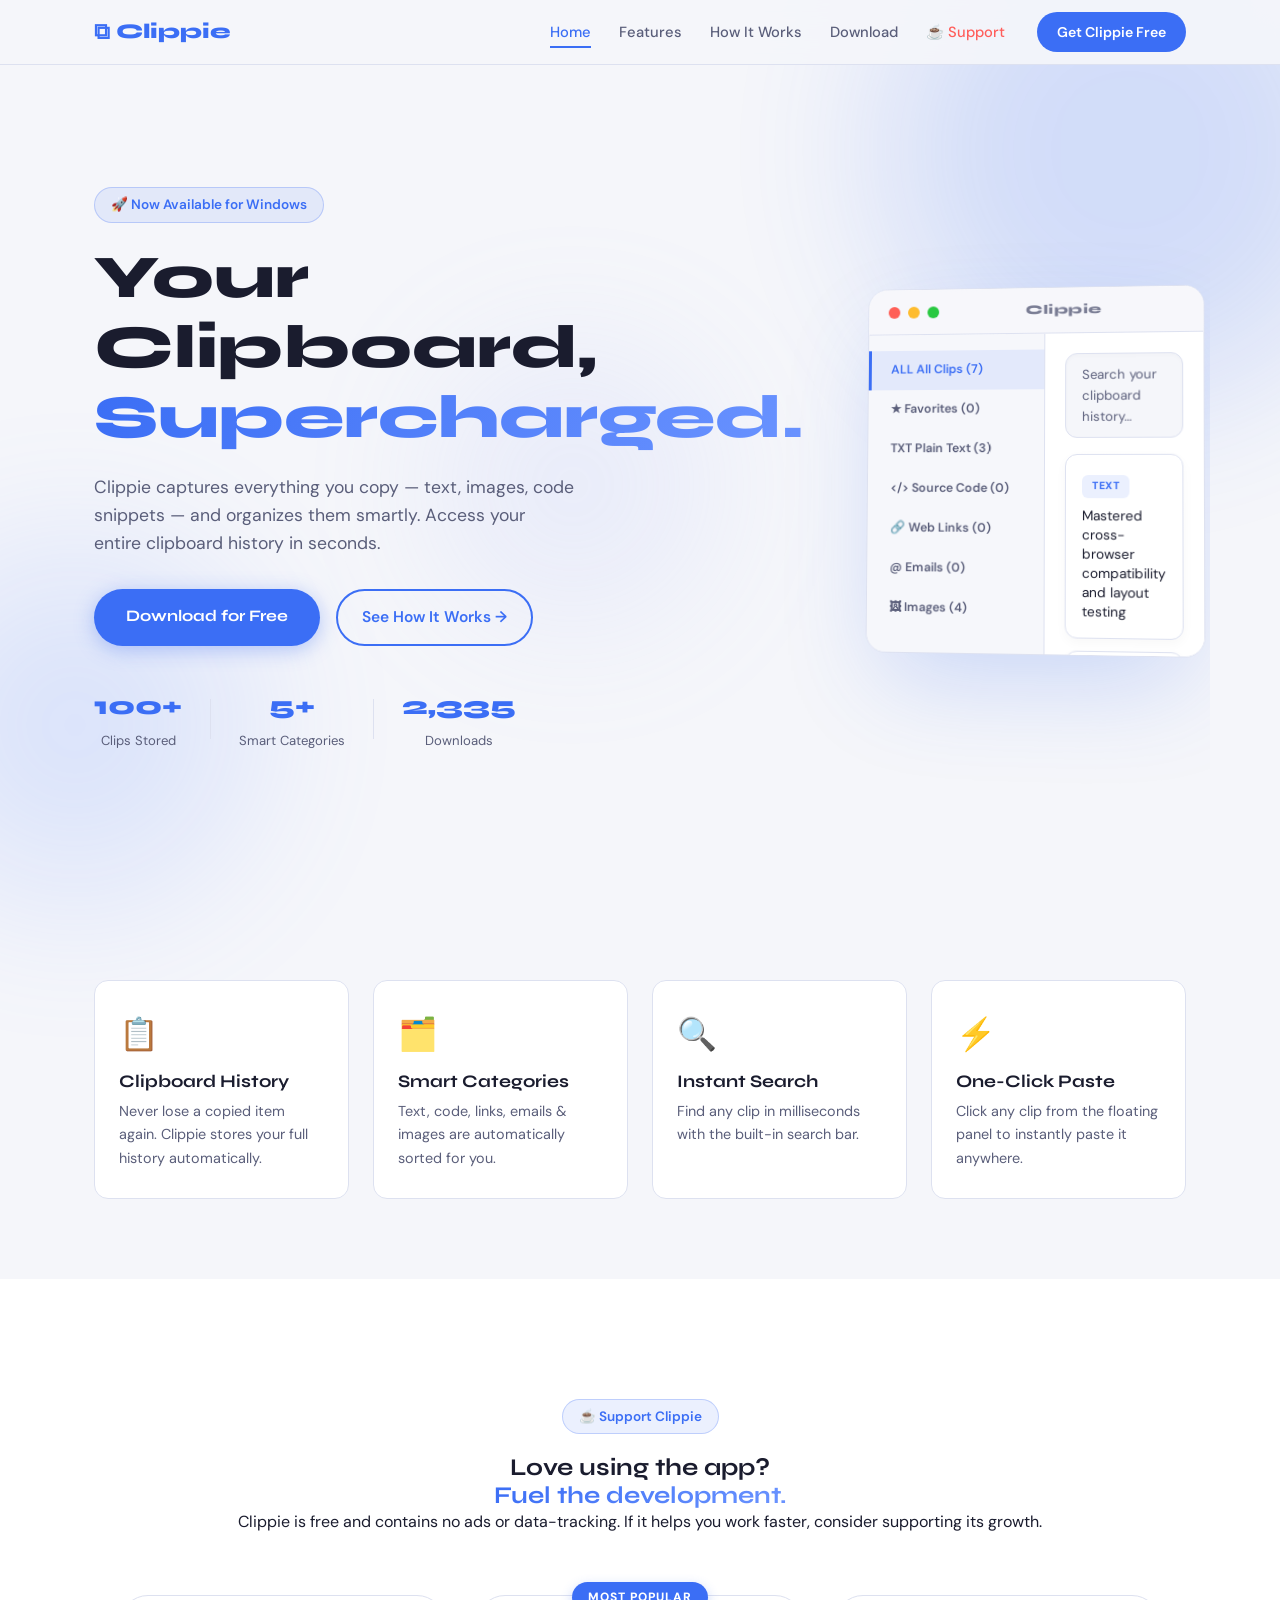
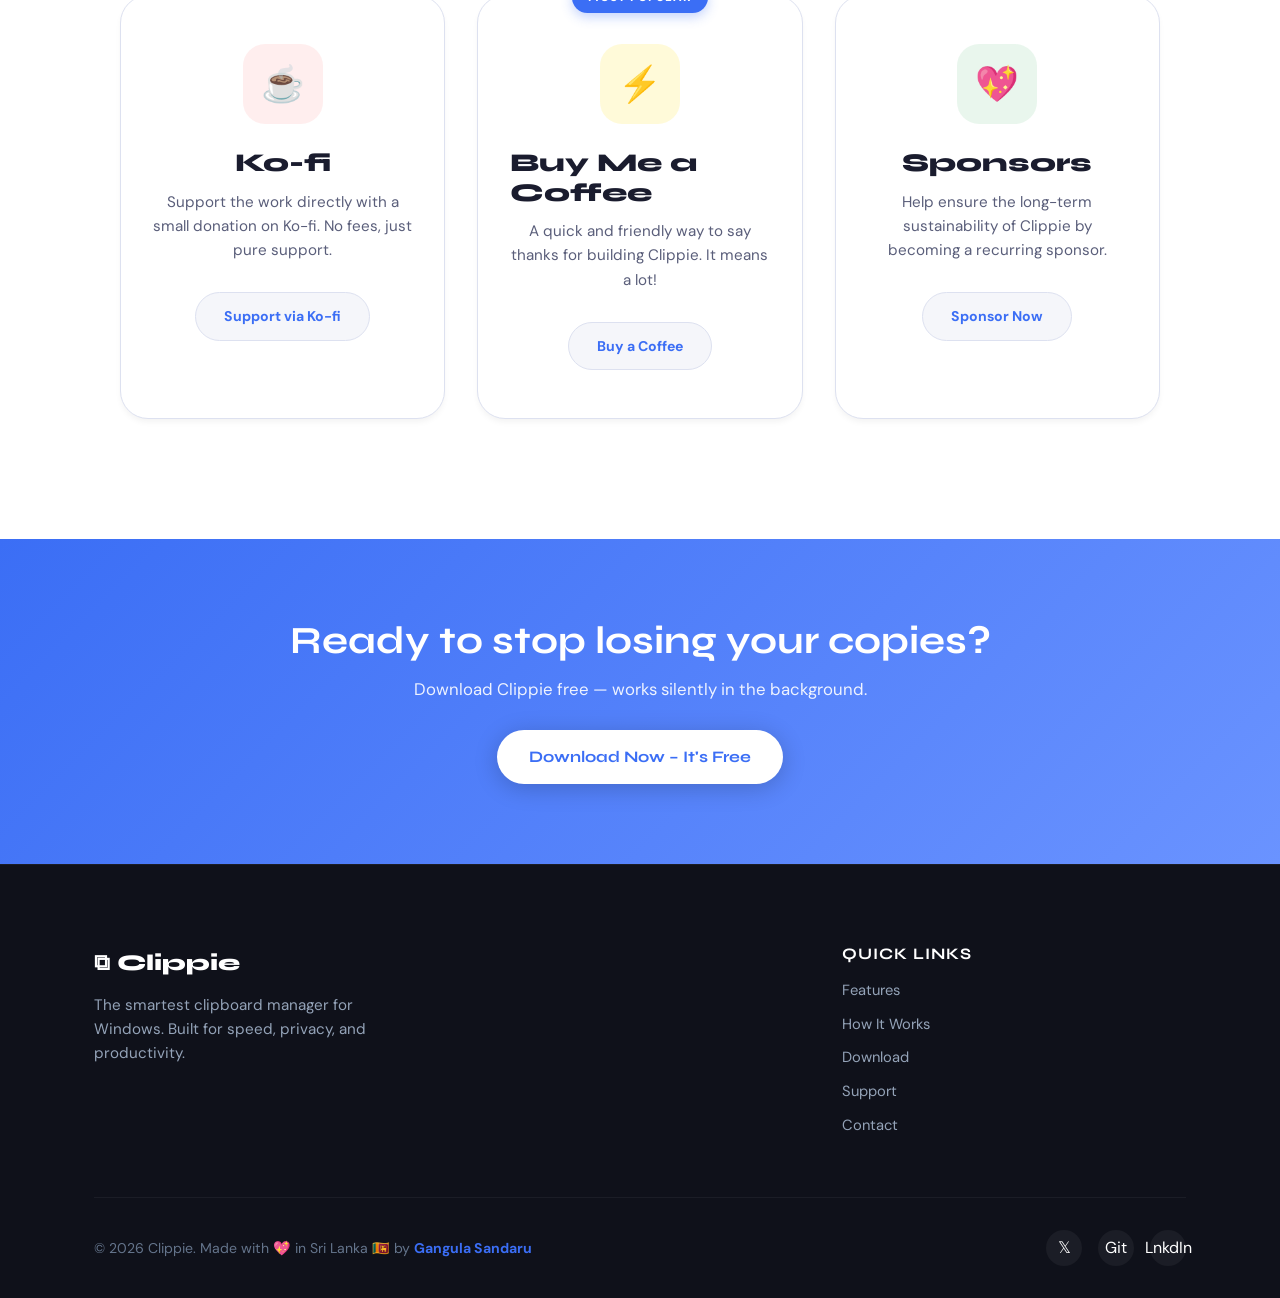
==== index.html @ f8f86e74 "modified the footer section" ====
<!DOCTYPE html>
<html lang="en">
<head>
  <meta charset="UTF-8" />
  <meta name="viewport" content="width=device-width, initial-scale=1.0"/>
  <meta name="description" content="Clippie – The smartest clipboard manager for Windows. Capture, organize, and search your clipboard history instantly. Free, fast, and local."/>
  <meta name="keywords" content="clipboard manager, windows clipboard, productivity tool, copy paste history, clippie"/>
  <meta name="author" content="Clippie Team"/>
  
  <!-- Open Graph / Facebook -->
  <meta property="og:type" content="website"/>
  <meta property="og:url" content="https://clippie.app/"/>
  <meta property="og:title" content="Clippie – Smart Clipboard Manager for Windows"/>
  <meta property="og:description" content="Capture everything you copy and organize it smartly. Access your entire clipboard history in seconds."/>
  <meta property="og:image" content="screenshots/og-image.png"/>

  <!-- Twitter -->
  <meta property="twitter:card" content="summary_large_image"/>
  <meta property="twitter:url" content="https://clippie.app/"/>
  <meta property="twitter:title" content="Clippie – Smart Clipboard Manager for Windows"/>
  <meta property="twitter:description" content="Capture everything you copy and organize it smartly. Access your entire clipboard history in seconds."/>
  <meta property="twitter:image" content="screenshots/og-image.png"/>

  <title>Clippie – Your Smart Clipboard, Supercharged.</title>
  
  <link rel="preconnect" href="https://fonts.googleapis.com">
  <link rel="preconnect" href="https://fonts.gstatic.com" crossorigin>
  <link rel="stylesheet" href="style.css" />
  <link href="https://fonts.googleapis.com/css2?family=Syne:wght@400;600;700;800&family=DM+Sans:wght@300;400;500&display=swap" rel="stylesheet"/>
  
  <link rel="icon" type="image/svg+xml" href="logo.svg" />
</head>
<body>

<nav class="navbar">
  <div class="nav-inner">
    <a href="index.html" class="logo">
      <span class="logo-icon">⧉</span> Clippie
    </a>
    <ul class="nav-links">
      <li><a href="index.html" class="active">Home</a></li>
      <li><a href="features.html">Features</a></li>
      <li><a href="how-it-works.html">How It Works</a></li>
      <li><a href="download.html">Download</a></li>
      <li><a href="support.html" class="nav-highlight">☕ Support</a></li>
    </ul>
    <a href="download.html" class="btn-nav">Get Clippie Free</a>
    <button class="burger" id="burger" aria-label="Toggle mobile menu" aria-expanded="false">&#9776;</button>
  </div>
  <div class="mobile-menu" id="mobileMenu">
    <a href="index.html">Home</a>
    <a href="features.html">Features</a>
    <a href="how-it-works.html">How It Works</a>
    <a href="download.html">Download</a>
    <a href="support.html">Support</a>
  </div>
</nav>

<section class="hero">
  <div class="hero-bg">
    <div class="orb orb1"></div>
    <div class="orb orb2"></div>
    <div class="orb orb3"></div>
  </div>
  <div class="hero-content fade-up">
    <div class="badge">🚀 Now Available for Windows</div>
    <h1>Your Clipboard,<br><span class="gradient-text">Supercharged.</span></h1>
    <p class="hero-sub">Clippie captures everything you copy — text, images, code snippets — and organizes them smartly. Access your entire clipboard history in seconds.</p>
    <div class="hero-cta">
      <a href="download.html" class="btn-primary">Download for Free</a>
      <a href="how-it-works.html" class="btn-ghost">See How It Works →</a>
    </div>
    <div class="hero-stats">
      <div class="stat"><strong>100+</strong><span>Clips Stored</span></div>
      <div class="stat-divider"></div>
      <div class="stat"><strong>5+</strong><span>Smart Categories</span></div>
      <div class="stat-divider"></div>
      <div class="stat"><strong id="indexDlCount">0</strong><span>Downloads</span></div>
    </div>
  </div>
  <div class="hero-visual fade-up-delay">
    <div class="app-mockup">
      <div class="mockup-bar">
        <span class="dot red"></span><span class="dot yellow"></span><span class="dot green"></span>
        <span class="mockup-title">Clippie</span>
      </div>
      <div class="mockup-body">
        <div class="mockup-sidebar">
          <div class="ms-item active">ALL  All Clips (7)</div>
          <div class="ms-item">★ Favorites (0)</div>
          <div class="ms-item">TXT  Plain Text (3)</div>
          <div class="ms-item">&lt;/&gt; Source Code (0)</div>
          <div class="ms-item">🔗 Web Links (0)</div>
          <div class="ms-item">@ Emails (0)</div>
          <div class="ms-item">🖼 Images (4)</div>
        </div>
        <div class="mockup-main">
          <div class="mockup-search">Search your clipboard history…</div>
          <div class="clip-card animate-in">
            <span class="clip-tag">TEXT</span>
            <p>Mastered cross-browser compatibility and layout testing</p>
          </div>
          <div class="clip-card animate-in delay1">
            <span class="clip-tag">TEXT</span>
            <p>npm install clipboard-manager</p>
          </div>
          <div class="clip-card animate-in delay2">
            <span class="clip-tag img-tag">IMAGE</span>
            <div class="clip-img-placeholder"></div>
          </div>
        </div>
      </div>
    </div>
  </div>
</section>

<section class="quick-features">
  <div class="container">
    <div class="qf-grid">
      <div class="qf-item fade-up">
        <div class="qf-icon" role="img" aria-label="Clipboard icon">📋</div>
        <h3>Clipboard History</h3>
        <p>Never lose a copied item again. Clippie stores your full history automatically.</p>
      </div>
      <div class="qf-item fade-up">
        <div class="qf-icon" role="img" aria-label="Folders icon">🗂️</div>
        <h3>Smart Categories</h3>
        <p>Text, code, links, emails & images are automatically sorted for you.</p>
      </div>
      <div class="qf-item fade-up">
        <div class="qf-icon" role="img" aria-label="Search icon">🔍</div>
        <h3>Instant Search</h3>
        <p>Find any clip in milliseconds with the built-in search bar.</p>
      </div>
      <div class="qf-item fade-up">
        <div class="qf-icon" role="img" aria-label="Bolt icon">⚡</div>
        <h3>One-Click Paste</h3>
        <p>Click any clip from the floating panel to instantly paste it anywhere.</p>
      </div>
    </div>
  </div>
</section>

<section id="support" class="support-section">
  <div class="container fade-up">
    <div class="support-header">
      <div class="badge">☕ Support Clippie</div>
      <h2>Love using the app? <br><span class="gradient-text">Fuel the development.</span></h2>
      <p>Clippie is free and contains no ads or data-tracking. If it helps you work faster, consider supporting its growth.</p>
    </div>

    <div class="donation-grid">
      <a href="https://ko-fi.com/yourusername" target="_blank" class="donation-card kofi">
        <div class="donation-icon-wrapper">☕</div>
        <h3>Ko-fi</h3>
        <p>Support the work directly with a small donation on Ko-fi. No fees, just pure support.</p>
        <span class="donation-btn">Support via Ko-fi</span>
      </a>

      <a href="https://buymeacoffee.com/yourusername" target="_blank" class="donation-card bmc">
        <div class="popular-tag">Most Popular</div>
        <div class="donation-icon-wrapper">⚡</div>
        <h3>Buy Me a Coffee</h3>
        <p>A quick and friendly way to say thanks for building Clippie. It means a lot!</p>
        <span class="donation-btn">Buy a Coffee</span>
      </a>

      <a href="https://github.com/sponsors/yourusername" target="_blank" class="donation-card github">
        <div class="donation-icon-wrapper">💖</div>
        <h3>Sponsors</h3>
        <p>Help ensure the long-term sustainability of Clippie by becoming a recurring sponsor.</p>
        <span class="donation-btn">Sponsor Now</span>
      </a>
    </div>
  </div>
</section>

<section class="cta-band">
  <div class="container">
    <h2>Ready to stop losing your copies?</h2>
    <p>Download Clippie free — works silently in the background.</p>
    <a href="download.html" class="btn-primary">Download Now – It's Free</a>
  </div>
</section>

<footer class="footer">
  <div class="container">
    <div class="footer-inner" style="grid-template-columns: 2fr 1fr;">
      <div class="footer-brand">
        <span class="logo">⧉ Clippie</span>
        <p>The smartest clipboard manager for Windows. Built for speed, privacy, and productivity.</p>
      </div>
      
      <div class="footer-links-col">
        <h4>Quick Links</h4>
        <nav class="footer-nav">
          <a href="features.html">Features</a>
          <a href="how-it-works.html">How It Works</a>
          <a href="download.html">Download</a>
          <a href="support.html">Support</a>
          <a href="contact.html">Contact</a>
        </nav>
      </div>
    </div>

    <div class="footer-bottom">
      <p class="footer-copy">© 2026 Clippie. Made with 💖 in Sri Lanka 🇱🇰 by <a href="creator.html" style="color: var(--blue); font-weight: 700;">Gangula Sandaru</a></p>
      <div class="social-links">
        <a href="#" class="social-link" aria-label="Twitter">𝕏</a>
        <a href="https://github.com/Gangula-Sandaru" class="social-link" aria-label="GitHub">Git</a>
        <a href="https://linkedin.com/in/gangula-sandaru" class="social-link" aria-label="LinkedIn">LnkdIn</a>
      </div>
    </div>
  </div>
</footer>

<script src="main.js"></script>
</body>
</html>
---- style.css ----
/* ========================
   CLIPPIE WEBSITE — style.css
   ======================== */

:root {
  --blue: #3b6ef5;
  --blue-light: #6a93ff;
  --blue-dark: #1a3eb5;
  --bg: #f5f6fa;
  --bg2: #eef0f7;
  --card: #ffffff;
  --text: #1a1c2e;
  --text2: #5a5e7a;
  --border: #dde1f0;
  --green: #22c55e;
  --radius: 14px;
  --radius-sm: 8px;
  --shadow: 0 4px 24px rgba(59,110,245,0.10);
  --shadow-lg: 0 8px 48px rgba(59,110,245,0.18);
  --transition: 0.3s cubic-bezier(.4,0,.2,1);
}

*, *::before, *::after { box-sizing: border-box; margin: 0; padding: 0; }

html { scroll-behavior: smooth; }

body {
  font-family: 'DM Sans', sans-serif;
  background: var(--bg);
  color: var(--text);
  font-size: 16px;
  line-height: 1.6;
  overflow-x: hidden;
}

h1,h2,h3,h4 { font-family: 'Syne', sans-serif; line-height: 1.15; }

a { color: inherit; text-decoration: none; }

img { max-width: 100%; }

.container { max-width: 1140px; margin: 0 auto; padding: 0 24px; }

/* ======================== NAVBAR ======================== */
.navbar {
  position: fixed; top: 0; left: 0; right: 0; z-index: 999;
  background: rgba(245,246,250,0.92);
  backdrop-filter: blur(12px);
  border-bottom: 1px solid var(--border);
  transition: var(--transition);
}
.nav-inner {
  display: flex; align-items: center; gap: 32px;
  max-width: 1140px; margin: 0 auto; padding: 0 24px; height: 64px;
}
.logo {
  font-family: 'Syne', sans-serif;
  font-size: 1.3rem; font-weight: 800;
  color: var(--blue);
  display: flex; align-items: center; gap: 6px;
}
.logo-icon { font-size: 1.4rem; }
.nav-links {
  display: flex; list-style: none; gap: 28px; margin-left: auto;
}
.nav-links a {
  font-size: 0.92rem; font-weight: 500; color: var(--text2);
  transition: color var(--transition); padding: 4px 0; position: relative;
}
.nav-links a::after {
  content: ''; position: absolute; bottom: -2px; left: 0; right: 0;
  height: 2px; background: var(--blue);
  transform: scaleX(0); transform-origin: left;
  transition: transform var(--transition);
}
.nav-links a:hover, .nav-links a.active { color: var(--blue); }
.nav-links a:hover::after, .nav-links a.active::after { transform: scaleX(1); }

.btn-nav {
  background: var(--blue); color: #fff;
  padding: 9px 20px; border-radius: 50px;
  font-size: 0.88rem; font-weight: 600;
  transition: background var(--transition), transform var(--transition);
  white-space: nowrap;
}
.btn-nav:hover { background: var(--blue-dark); transform: translateY(-1px); }

.burger {
  display: none; background: none; border: none;
  font-size: 1.4rem; cursor: pointer; color: var(--text);
  margin-left: auto;
}
.mobile-menu {
  display: none; flex-direction: column;
  padding: 12px 24px 20px;
  background: var(--card); border-top: 1px solid var(--border);
}
.mobile-menu a {
  padding: 12px 0; font-weight: 500; border-bottom: 1px solid var(--border);
  color: var(--text2);
}
.mobile-menu a:last-child { border-bottom: none; }
.mobile-menu.open { display: flex; }

/* ======================== BUTTONS ======================== */
.btn-primary {
  display: inline-block;
  background: var(--blue); color: #fff;
  padding: 14px 32px; border-radius: 50px;
  font-family: 'Syne', sans-serif; font-weight: 700; font-size: 1rem;
  transition: all var(--transition);
  box-shadow: 0 4px 20px rgba(59,110,245,0.35);
}
.btn-primary:hover { background: var(--blue-dark); transform: translateY(-2px); box-shadow: 0 8px 32px rgba(59,110,245,0.45); }
.btn-primary.full-width { width: 100%; text-align: center; }

.btn-ghost {
  display: inline-block;
  color: var(--blue); font-weight: 600; font-size: 0.97rem;
  padding: 14px 24px;
  border: 2px solid var(--blue);
  border-radius: 50px;
  transition: all var(--transition);
}
.btn-ghost:hover { background: var(--blue); color: #fff; }

.gradient-text {
  background: linear-gradient(120deg, var(--blue), var(--blue-light));
  -webkit-background-clip: text;
  -webkit-text-fill-color: transparent;
  background-clip: text;
}

/* ======================== HERO ======================== */
.hero {
  min-height: 100vh;
  display: flex; align-items: center;
  padding: 100px 24px 60px;
  max-width: 1140px; margin: 0 auto;
  gap: 60px; position: relative;
  overflow: hidden;
}
.hero-bg { position: fixed; inset: 0; pointer-events: none; z-index: 0; }
.orb {
  position: absolute; border-radius: 50%; filter: blur(80px); opacity: 0.18;
  animation: float 8s ease-in-out infinite;
}
.orb1 { width: 500px; height: 500px; background: var(--blue); top: -100px; right: -100px; }
.orb2 { width: 350px; height: 350px; background: var(--blue-light); bottom: 0; left: -100px; animation-delay: -3s; }
.orb3 { width: 250px; height: 250px; background: #a5b4fc; top: 40%; left: 35%; animation-delay: -5s; }
@keyframes float { 0%,100%{transform:translateY(0)} 50%{transform:translateY(-30px)} }

.hero-content { flex: 1; position: relative; z-index: 1; }
.badge {
  display: inline-block;
  background: rgba(59,110,245,0.1); color: var(--blue);
  border: 1px solid rgba(59,110,245,0.25);
  padding: 6px 16px; border-radius: 50px;
  font-size: 0.85rem; font-weight: 600; margin-bottom: 20px;
}
.hero h1 { font-size: clamp(2.4rem, 5vw, 3.8rem); font-weight: 800; margin-bottom: 20px; }
.hero-sub { font-size: 1.1rem; color: var(--text2); max-width: 480px; margin-bottom: 32px; }
.hero-cta { display: flex; gap: 16px; flex-wrap: wrap; margin-bottom: 40px; }
.hero-stats { display: flex; gap: 0; align-items: center; }
.stat { text-align: center; padding: 0 28px; }
.stat:first-child { padding-left: 0; }
.stat strong { display: block; font-family: 'Syne', sans-serif; font-size: 1.6rem; font-weight: 800; color: var(--blue); }
.stat span { font-size: 0.82rem; color: var(--text2); }
.stat-divider { width: 1px; height: 40px; background: var(--border); }

/* APP MOCKUP */
.hero-visual { flex: 1.1; position: relative; z-index: 1; }
/* APP MOCKUP */
.hero-visual { flex: 1.1; position: relative; z-index: 1; }
.app-mockup {
  background: var(--card);
  border-radius: 20px;
  box-shadow: 0 40px 100px -20px rgba(59,110,245,0.25);
  overflow: hidden; border: 1px solid var(--border);
  transform: perspective(1000px) rotateY(-5deg) rotateX(2deg);
  transition: transform 0.8s cubic-bezier(0.16, 1, 0.3, 1);
}
.app-mockup:hover { transform: perspective(1000px) rotateY(0deg) rotateX(0deg); }

.mockup-bar {
  background: rgba(245,246,250,0.8);
  backdrop-filter: blur(8px);
  padding: 12px 20px;
  display: flex; align-items: center; gap: 8px;
  border-bottom: 1px solid var(--border);
}
.dot { width: 12px; height: 12px; border-radius: 50%; }
.red{background:#ff5f57;} .yellow{background:#febc2e;} .green{background:#28c840;}
.mockup-title { margin-left: auto; margin-right: auto; font-family:'Syne',sans-serif; font-weight:800; font-size:.82rem; color:var(--text2); letter-spacing: 0.5px; opacity: 0.8; }
.mockup-body { display:flex; height: 320px; }
.mockup-sidebar { background: rgba(238,240,247,0.5); width:180px; padding:16px 0; border-right:1px solid var(--border); flex-shrink:0; }
.ms-item { padding:10px 20px; font-size:.78rem; font-weight:600; color:var(--text2); cursor:pointer; transition:all var(--transition); border-left: 3px solid transparent; }
.ms-item:hover:not(.active) { background:rgba(59,110,245,0.05); color: var(--blue); }
.ms-item.active { background:rgba(59,110,245,0.1); color:var(--blue); border-left-color: var(--blue); }
.mockup-main { padding:20px; flex:1; background: #fff; }
.mockup-search { background:var(--bg); border-radius:12px; padding:10px 16px; font-size:.82rem; color:var(--text2); margin-bottom:16px; border:1px solid var(--border); box-shadow: inset 0 2px 4px rgba(0,0,0,0.02); }
.clip-card {
  background: #fff; border-radius:12px; padding:16px; margin-bottom:12px;
  border:1px solid var(--border); box-shadow: 0 4px 12px rgba(0,0,0,0.03);
  transition: transform 0.3s ease;
}
.clip-card:hover { transform: scale(1.02); border-color: var(--blue-light); }
.clip-tag {
  display:inline-block; font-size:.65rem; font-weight:800; padding:3px 10px; border-radius:6px;
  background:rgba(59,110,245,0.1); color:var(--blue); margin-bottom:8px; text-transform: uppercase; letter-spacing: 0.5px;
}
.img-tag { background:rgba(239,154,0,0.1); color:#b45309; }
.clip-card p { font-size:.85rem; color:var(--text); line-height: 1.4; }
.clip-img-placeholder { height:60px; background:linear-gradient(135deg,#e0e7ff,#c7d2fe); border-radius:8px; }

/* ANIMATION CLASSES */
.fade-up { opacity:0; transform:translateY(30px); transition:opacity 0.6s ease, transform 0.6s ease; }
.fade-up.visible { opacity:1; transform:translateY(0); }
.fade-up-delay { opacity:0; transform:translateY(30px); animation:fadeUp 0.8s ease 0.3s forwards; }
.animate-in { animation:slideIn 0.5s ease forwards; }
.delay1 { animation-delay:.15s; }
.delay2 { animation-delay:.3s; }
@keyframes fadeUp { to{opacity:1;transform:translateY(0)} }
@keyframes slideIn { from{opacity:0;transform:translateX(-12px)} to{opacity:1;transform:translateX(0)} }

/* ======================== QUICK FEATURES ======================== */
.quick-features { padding:80px 0; }
.qf-grid { display:grid; grid-template-columns:repeat(auto-fit,minmax(230px,1fr)); gap:24px; }
.qf-item {
  background:var(--card); border-radius:var(--radius); padding:28px 24px;
  border:1px solid var(--border); transition:transform var(--transition), box-shadow var(--transition);
}
.qf-item:hover { transform:translateY(-4px); box-shadow:var(--shadow-lg); }
.qf-icon { font-size:2rem; margin-bottom:12px; }
.qf-item h3 { font-size:1.1rem; margin-bottom:8px; }
.qf-item p { font-size:.9rem; color:var(--text2); }

/* ======================== CTA BAND ======================== */
.cta-band {
  background: linear-gradient(135deg, var(--blue), var(--blue-light));
  padding: 80px 0; text-align: center; color: #fff;
}
.cta-band h2 { font-size:clamp(1.6rem,3vw,2.4rem); margin-bottom:12px; }
.cta-band p { font-size:1.05rem; margin-bottom:28px; opacity:.9; }
.cta-band .btn-primary { background:#fff; color:var(--blue); box-shadow:0 4px 24px rgba(0,0,0,0.2); }
.cta-band .btn-primary:hover { background:#eef; }

/* ======================== FOOTER ======================== */
.footer { 
  background: #0f111a; 
  color: #94a3b8; 
  padding: 80px 0 32px; 
  border-top: 1px solid rgba(255,255,255,0.05);
}
.footer-inner { 
  display: grid; 
  grid-template-columns: 1.5fr 1fr 1fr; 
  gap: 60px; 
  margin-bottom: 60px; 
}
.footer-brand .logo { color:#fff; font-size:1.4rem; margin-bottom: 12px; }
.footer-brand p { font-size:.95rem; line-height: 1.6; max-width: 280px; }

.footer-creator {
  display: flex;
  flex-direction: column;
  gap: 16px;
}
.footer-creator h4 { color: #fff; font-size: 1rem; text-transform: uppercase; letter-spacing: 1px; }
.creator-box {
  display: flex;
  align-items: center;
  gap: 14px;
}
.creator-avatar {
  width: 48px;
  height: 48px;
  border-radius: 12px;
  background: linear-gradient(135deg, var(--blue), var(--blue-light));
  display: flex;
  align-items: center;
  justify-content: center;
  color: #fff;
  font-weight: 800;
  font-size: 1.2rem;
  box-shadow: 0 4px 12px rgba(59,110,245,0.2);
}
.creator-details span { display: block; font-size: 0.82rem; color: #64748b; margin-bottom: 2px; }
.creator-details a { color: #fff; font-weight: 700; font-size: 1rem; transition: color 0.3s; }
.creator-details a:hover { color: var(--blue-light); }

.footer-links-col {
  display: flex;
  flex-direction: column;
  gap: 16px;
}
.footer-links-col h4 { color: #fff; font-size: 1rem; text-transform: uppercase; letter-spacing: 1px; }
.footer-nav { display: flex; flex-direction: column; gap: 10px; }
.footer-nav a { font-size:.92rem; color:#94a3b8; transition:color var(--transition); }
.footer-nav a:hover { color:#fff; }

.footer-bottom {
  padding-top: 32px;
  border-top: 1px solid rgba(255,255,255,0.05);
  display: flex;
  justify-content: space-between;
  align-items: center;
  flex-wrap: wrap;
  gap: 20px;
}
.footer-copy { font-size:.88rem; color:#64748b; }
.social-links { display: flex; gap: 16px; }
.social-link {
  width: 36px;
  height: 36px;
  border-radius: 50%;
  background: rgba(255,255,255,0.05);
  display: flex;
  align-items: center;
  justify-content: center;
  color: #fff;
  transition: all 0.3s;
  font-size: 1rem;
}
.social-link:hover {
  background: var(--blue);
  transform: translateY(-3px);
  box-shadow: 0 4px 12px rgba(59,110,245,0.3);
}

@media(max-width: 900px) {
  .footer-inner { grid-template-columns: 1fr 1fr; }
  .footer-brand { grid-column: span 2; }
}
@media(max-width: 600px) {
  .footer-inner { grid-template-columns: 1fr; }
  .footer-brand { grid-column: span 1; }
  .footer-bottom { flex-direction: column; text-align: center; }
}

/* ======================== PAGE HERO ======================== */
.page-hero {
  padding: 140px 0 80px;
  text-align: center; position: relative; overflow: hidden;
}
.page-hero .orb1 { top:-80px; right:-80px; opacity:.12; }
.page-hero .orb2 { bottom:-40px; left:-80px; opacity:.10; }
.page-label {
  font-size:.85rem; font-weight:700; text-transform:uppercase; letter-spacing:2px;
  color:var(--blue); margin-bottom:16px;
}
.page-hero h1 { font-size:clamp(2rem,4vw,3.2rem); font-weight:800; margin-bottom:16px; }
.page-sub { font-size:1.05rem; color:var(--text2); max-width:560px; margin:0 auto; }

/* ======================== FEATURES PAGE ======================== */
.features-section { padding:80px 0; }
.feature-row {
  display:flex; gap:60px; align-items:center; margin-bottom:100px;
}
.feature-row.reverse { flex-direction:row-reverse; }
.feature-text { flex:1; }
.feat-number { font-family:'Syne',sans-serif; font-size:3.5rem; font-weight:800; color:rgba(59,110,245,0.12); line-height:1; margin-bottom:8px; }
.feature-text h2 { font-size:clamp(1.5rem,2.5vw,2rem); margin-bottom:12px; }
.feature-text p { color:var(--text2); margin-bottom:20px; font-size:.97rem; }
.feat-list { list-style:none; display:flex; flex-direction:column; gap:8px; }
.feat-list li { font-size:.92rem; color:var(--text2); }
.feature-img-box { flex:1; }
.feat-screenshot { border-radius:var(--radius); box-shadow:var(--shadow-lg); border:1px solid var(--border); }
.feat-placeholder { flex-direction:column; gap:10px; }

/* Categories Visual */
.categories-visual { display:flex; flex-wrap:wrap; gap:10px; padding:30px; background:var(--card); border-radius:var(--radius); border:1px solid var(--border); }
.cat-pill {
  padding:8px 16px; border-radius:50px; background:var(--bg2); font-size:.82rem; font-weight:600;
  color:var(--text2); border:1.5px solid var(--border); transition:all var(--transition); cursor:pointer;
}
.cat-pill.active { background:var(--blue); color:#fff; border-color:var(--blue); }
.cat-pill:hover:not(.active) { border-color:var(--blue); color:var(--blue); }

/* Floating Demo */
.floating-demo { padding:40px; background:var(--card); border-radius:var(--radius); border:1px solid var(--border); display:flex; align-items:center; gap:16px; }
.floating-btn-demo {
  width:64px; height:64px; background:rgba(59,110,245,0.18); border-radius:50%;
  display:flex; align-items:center; justify-content:center; font-size:1.5rem; color:var(--blue);
  flex-shrink:0; cursor:pointer; transition:transform var(--transition);
  animation:pulse 2s ease-in-out infinite;
}
.floating-btn-demo:hover { transform:scale(1.1); }
@keyframes pulse { 0%,100%{box-shadow:0 0 0 0 rgba(59,110,245,0.3)} 50%{box-shadow:0 0 0 12px rgba(59,110,245,0)} }
.floating-panel-demo { flex:1; background:var(--bg2); border-radius:var(--radius-sm); padding:12px; border:1px solid var(--border); }
.fp-item { padding:8px 12px; font-size:.82rem; border-bottom:1px solid var(--border); color:var(--text2); cursor:pointer; transition:background var(--transition); }
.fp-item:last-child { border-bottom:none; }
.fp-item:hover { background:var(--card); color:var(--blue); }

/* Themes Visual */
.themes-visual { display:flex; flex-direction:column; gap:12px; }
.theme-card {
  border-radius:var(--radius); padding:18px 20px; border:2px solid var(--border);
  transition:all var(--transition); cursor:pointer;
}
.theme-card:hover { border-color:var(--blue); }
.theme-card span { font-size:.85rem; font-weight:700; display:block; margin-bottom:10px; }
.theme-bar { height:8px; border-radius:4px; background:currentColor; opacity:.3; margin-bottom:6px; }
.theme-bar.short { width:60%; }
.dark-oled { background:#0a0a0a; color:#e0e0e0; border-color:#333; }
.tokyo { background:#1a1b26; color:#a9b1d6; border-color:#2d2f46; }
.light { background:#f5f6fa; color:#1a1c2e; }
.selected-theme { border-color:var(--blue) !important; box-shadow:0 0 0 3px rgba(59,110,245,0.15); }

/* Favourites Demo */
.fav-demo { display:flex; flex-direction:column; gap:10px; padding:24px; background:var(--card); border-radius:var(--radius); border:1px solid var(--border); }
.fav-clip { display:flex; align-items:center; gap:10px; padding:12px 14px; background:var(--bg2); border-radius:10px; border:1px solid var(--border); }
.fav-clip.muted { opacity:.5; }
.fav-clip p { flex:1; font-size:.82rem; color:var(--text); margin:0; }
.star-icon { font-size:1.1rem; color:#ccc; cursor:pointer; flex-shrink:0; }
.star-icon.filled { color:#f59e0b; }

/* ======================== HOW IT WORKS PAGE ======================== */
.steps-section { padding:80px 0; }
.steps-timeline { display:flex; flex-direction:column; gap:0; position:relative; }
.steps-timeline::before {
  content:''; position:absolute; left:35px; top:0; bottom:0; width:2px;
  background:linear-gradient(to bottom,var(--blue),transparent);
}
.step-item { display:flex; gap:40px; margin-bottom:64px; position:relative; }
.step-number {
  width:70px; height:70px; border-radius:50%;
  background:var(--blue); color:#fff;
  display:flex; align-items:center; justify-content:center;
  font-family:'Syne',sans-serif; font-size:1.4rem; font-weight:800;
  flex-shrink:0; box-shadow:0 4px 20px rgba(59,110,245,0.4);
  position:relative; z-index:1;
}
.step-content { flex:1; padding-top:12px; }
.step-content h3 { font-size:1.3rem; margin-bottom:8px; }
.step-content p { color:var(--text2); font-size:.95rem; margin-bottom:20px; }
kbd {
  display:inline-block; padding:2px 8px; background:var(--bg2); border:1px solid var(--border);
  border-radius:5px; font-size:.85rem; font-family:monospace; box-shadow:0 2px 0 var(--border);
}

/* Step visuals */
.step-visual {
  display:flex; align-items:center; gap:16px;
  padding:20px 24px; background:var(--card);
  border-radius:var(--radius); border:1px solid var(--border); flex-wrap:wrap;
}
.install-icon,.tray-icon { font-size:2rem; }
.install-arrow,.copy-arrow,.float-arrow,.paste-arrow { font-size:1.2rem; color:var(--blue); font-weight:700; }
.saved-badge { background:rgba(34,197,94,0.15); color:#16a34a; padding:6px 14px; border-radius:50px; font-weight:600; font-size:.88rem; }
.key-combo { display:flex; gap:6px; align-items:center; }
.float-btn-anim {
  width:48px; height:48px; border-radius:50%; background:rgba(59,110,245,0.15);
  display:flex; align-items:center; justify-content:center; font-size:1.2rem; color:var(--blue);
  animation:pulse 2s ease-in-out infinite;
}
.panel-preview { background:var(--bg2); border-radius:8px; padding:8px; border:1px solid var(--border); }
.pp-item { padding:6px 10px; font-size:.78rem; color:var(--text2); border-bottom:1px solid var(--border); }
.pp-item:last-child { border-bottom:none; }
.mouse-click { font-size:1.1rem; font-weight:600; color:var(--blue); }
.pasted-text { background:rgba(59,110,245,0.1); color:var(--blue); padding:8px 16px; border-radius:50px; font-weight:600; font-size:.88rem; }
.dash-mini { display:flex; border-radius:10px; overflow:hidden; border:1px solid var(--border); }
.dm-sidebar { background:var(--bg2); padding:8px; display:flex; flex-direction:column; gap:6px; }
.dm-item { padding:6px 10px; border-radius:6px; font-size:.75rem; font-weight:600; color:var(--text2); }
.dm-item.a { background:var(--blue); color:#fff; }
.dm-main { padding:10px; flex:1; }
.dm-search { background:var(--bg2); border-radius:6px; padding:5px 10px; font-size:.75rem; color:var(--text2); margin-bottom:8px; }
.dm-clip { background:var(--bg2); border-radius:6px; padding:7px 10px; font-size:.75rem; color:var(--text2); margin-bottom:6px; }

/* FAQ */
.faq-section { padding:80px 0; background:var(--bg2); }
.section-title { font-size:clamp(1.5rem,3vw,2.2rem); text-align:center; margin-bottom:48px; }
.faq-list { max-width:720px; margin:0 auto; display:flex; flex-direction:column; gap:12px; }
.faq-item { background:var(--card); border-radius:var(--radius); border:1px solid var(--border); overflow:hidden; }
.faq-q {
  width:100%; display:flex; justify-content:space-between; align-items:center;
  padding:18px 22px; background:none; border:none; cursor:pointer;
  font-family:'Syne',sans-serif; font-size:1rem; font-weight:600; color:var(--text);
  text-align:left; transition:color var(--transition);
}
.faq-q:hover { color:var(--blue); }
.faq-q span { font-size:1.3rem; color:var(--blue); transition:transform var(--transition); }
.faq-q.open span { transform:rotate(45deg); }
.faq-a { padding:0 22px; max-height:0; overflow:hidden; transition:max-height .35s ease, padding .3s; font-size:.93rem; color:var(--text2); }
.faq-a.open { max-height:200px; padding:0 22px 18px; }

/* ======================== DOWNLOAD PAGE ======================== */
.download-section { padding:80px 0; }
.download-card {
  background:var(--card); border-radius:20px; padding:48px;
  border:1px solid var(--border); box-shadow:var(--shadow-lg);
  display:flex; gap:60px; align-items:center; margin-bottom:60px; flex-wrap:wrap;
}
.dl-left { flex:1; }
.dl-icon { font-size:3.5rem; margin-bottom:12px; }
.dl-left h2 { font-size:2rem; margin-bottom:6px; }
.dl-version { color:var(--text2); font-size:.88rem; margin-bottom:16px; }
.dl-meta { display:flex; gap:12px; flex-wrap:wrap; }
.dl-meta span { background:var(--bg2); padding:5px 14px; border-radius:50px; font-size:.82rem; font-weight:600; color:var(--text2); border:1px solid var(--border); }
.dl-right { flex:1; text-align:center; }
.btn-download {
  display:inline-flex; align-items:center; gap:10px;
  background:var(--blue); color:#fff; padding:18px 36px; border-radius:50px;
  font-family:'Syne',sans-serif; font-size:1.1rem; font-weight:700;
  box-shadow:0 6px 28px rgba(59,110,245,0.4);
  transition:all var(--transition); margin-bottom:12px;
}
.btn-download:hover { background:var(--blue-dark); transform:translateY(-2px); box-shadow:0 10px 36px rgba(59,110,245,0.5); }
.dl-arrow { font-size:1.3rem; animation:bounce 1.5s ease-in-out infinite; }
@keyframes bounce { 0%,100%{transform:translateY(0)} 50%{transform:translateY(4px)} }
.dl-note { font-size:.82rem; color:var(--text2); }
.dl-count { margin-top:12px; font-size:.88rem; font-weight:600; color:var(--blue); }
#countNum { font-family:'Syne',sans-serif; font-size:1.1rem; }

/* Requirements */
.requirements { background:var(--card); border-radius:var(--radius); padding:36px; border:1px solid var(--border); margin-bottom:40px; }
.requirements h3 { font-size:1.2rem; margin-bottom:20px; }
.req-grid { display:grid; grid-template-columns:repeat(auto-fit,minmax(200px,1fr)); gap:16px; }
.req-item { background:var(--bg2); border-radius:var(--radius-sm); padding:14px 18px; }
.req-item strong { display:block; font-size:.8rem; font-weight:700; text-transform:uppercase; letter-spacing:1px; color:var(--blue); margin-bottom:4px; }
.req-item span { font-size:.9rem; color:var(--text2); }

/* Install Steps */
.install-steps { background:var(--card); border-radius:var(--radius); padding:36px; border:1px solid var(--border); }
.install-steps h3 { font-size:1.2rem; margin-bottom:20px; }
.install-grid { display:grid; grid-template-columns:repeat(auto-fit,minmax(200px,1fr)); gap:20px; }
.install-step { display:flex; gap:14px; align-items:flex-start; }
.is-num {
  width:32px; height:32px; border-radius:50%; background:var(--blue); color:#fff;
  display:flex; align-items:center; justify-content:center; font-weight:800; font-size:.9rem;
  flex-shrink:0;
}
.install-step p { font-size:.9rem; color:var(--text2); padding-top:4px; }

/* Whats Included */
.whats-included { padding:80px 0; background:var(--bg2); }
.included-grid { display:grid; grid-template-columns:repeat(auto-fit,minmax(220px,1fr)); gap:16px; max-width:900px; margin:0 auto; }
.inc-item {
  background:var(--card); border-radius:var(--radius-sm); padding:14px 18px;
  border:1px solid var(--border); display:flex; align-items:center; gap:10px;
  font-size:.92rem; font-weight:500; transition:transform var(--transition);
}
.inc-item:hover { transform:translateY(-2px); box-shadow:var(--shadow); }
.inc-item span { color:var(--green); font-size:1rem; }

/* ======================== CONTACT PAGE ======================== */
.contact-section { padding:80px 0; }
.contact-layout { display:grid; grid-template-columns:1.4fr 1fr; gap:60px; align-items:start; }
.contact-form { display:flex; flex-direction:column; gap:20px; }
.form-row { display:grid; grid-template-columns:1fr 1fr; gap:20px; }
.form-group { display:flex; flex-direction:column; gap:6px; }
.form-group label { font-weight:600; font-size:.88rem; color:var(--text2); }
.form-group input,
.form-group select,
.form-group textarea {
  padding:12px 16px; border-radius:var(--radius-sm);
  border:1.5px solid var(--border); background:var(--card);
  font-family:'DM Sans',sans-serif; font-size:.95rem; color:var(--text);
  outline:none; transition:border var(--transition);
}
.form-group input:focus,
.form-group select:focus,
.form-group textarea:focus { border-color:var(--blue); }
.form-group textarea { resize:vertical; }
.form-success {
  display:none; background:rgba(34,197,94,0.15); color:#16a34a;
  padding:12px 18px; border-radius:var(--radius-sm); font-weight:600; text-align:center;
}
.contact-info { display:flex; flex-direction:column; gap:20px; }
.ci-card {
  background:var(--card); border-radius:var(--radius); padding:24px;
  border:1px solid var(--border); transition:transform var(--transition), box-shadow var(--transition);
}
.ci-card:hover { transform:translateY(-3px); box-shadow:var(--shadow-lg); }
.ci-icon { font-size:1.6rem; margin-bottom:10px; }
.ci-card h3 { font-size:1rem; margin-bottom:6px; }
.ci-card p { font-size:.88rem; color:var(--text2); }
.ci-card a { color:var(--blue); font-weight:600; }

/* ======================== RESPONSIVE ======================== */
@media(max-width:900px){
  .hero { flex-direction:column; padding-top:90px; text-align:center; }
  .hero-cta { justify-content:center; }
  .hero-stats { justify-content:center; }
  .hero-sub { margin:0 auto 32px; }
  .feature-row, .feature-row.reverse { flex-direction:column; gap:32px; }
  .contact-layout { grid-template-columns:1fr; }
  .steps-timeline::before { left:28px; }
}
@media(max-width:600px){
  .nav-links, .btn-nav { display:none; }
  .burger { display:block; }
  .form-row { grid-template-columns:1fr; }
  .download-card { flex-direction:column; padding:28px; }
  .hero-stats { flex-direction:column; gap:20px; }
  .stat-divider { width:40px; height:1px; }
}



/* Donation Section */
.support-section {
    padding: 120px 0;
    background: #fff;
    position: relative;
}

.support-header {
    margin-bottom: 60px;
    text-align: center;
}

.donation-grid {
    display: grid;
    grid-template-columns: repeat(auto-fit, minmax(280px, 1fr));
    gap: 32px;
    max-width: 1040px;
    margin: 0 auto;
}

.donation-card {
    background: var(--card);
    border: 1px solid var(--border);
    border-radius: 28px;
    padding: 48px 32px;
    text-decoration: none;
    color: var(--text);
    transition: all 0.4s cubic-bezier(0.175, 0.885, 0.32, 1.275);
    display: flex;
    flex-direction: column;
    align-items: center;
    position: relative;
    box-shadow: 0 4px 6px -1px rgba(0, 0, 0, 0.05);
}

.donation-card:hover {
    transform: translateY(-12px);
    box-shadow: 0 20px 40px rgba(59, 110, 245, 0.12);
    border-color: var(--blue-light);
}

.donation-icon-wrapper {
    width: 80px;
    height: 80px;
    border-radius: 22px;
    display: flex;
    align-items: center;
    justify-content: center;
    font-size: 2.2rem;
    margin-bottom: 24px;
    transition: transform 0.4s ease;
}

.donation-card:hover .donation-icon-wrapper {
    transform: scale(1.1) rotate(5deg);
}

.kofi .donation-icon-wrapper { background: rgba(255, 94, 91, 0.1); color: #ff5e5b; }
.bmc .donation-icon-wrapper { background: rgba(255, 221, 0, 0.15); color: #d4ac00; }
.github .donation-icon-wrapper { background: rgba(46, 164, 79, 0.1); color: #2ea44f; }

.donation-card h3 {
    font-family: 'Syne', sans-serif;
    font-size: 1.6rem;
    margin-bottom: 12px;
    font-weight: 800;
}

.donation-card p {
    font-size: 0.95rem;
    color: var(--text2);
    margin-bottom: 30px;
    line-height: 1.6;
    text-align: center;
}

.donation-btn {
    font-weight: 700;
    font-size: 0.88rem;
    padding: 12px 28px;
    border-radius: 50px;
    background: var(--bg);
    color: var(--blue);
    border: 1.5px solid var(--border);
    transition: all 0.3s ease;
}

.donation-card:hover .donation-btn {
    background: var(--blue);
    color: #fff;
    border-color: var(--blue);
    box-shadow: 0 4px 15px rgba(59, 110, 245, 0.3);
}

/* Featured Badge */
.popular-tag {
    position: absolute;
    top: -14px;
    background: var(--blue);
    color: #fff;
    padding: 6px 16px;
    border-radius: 50px;
    font-size: 0.75rem;
    font-weight: 800;
    text-transform: uppercase;
    letter-spacing: 1px;
    box-shadow: 0 4px 12px rgba(59, 110, 245, 0.3);
}

.nav-highlight {
    color: #ff5e5b !important;
    font-weight: 600;
}
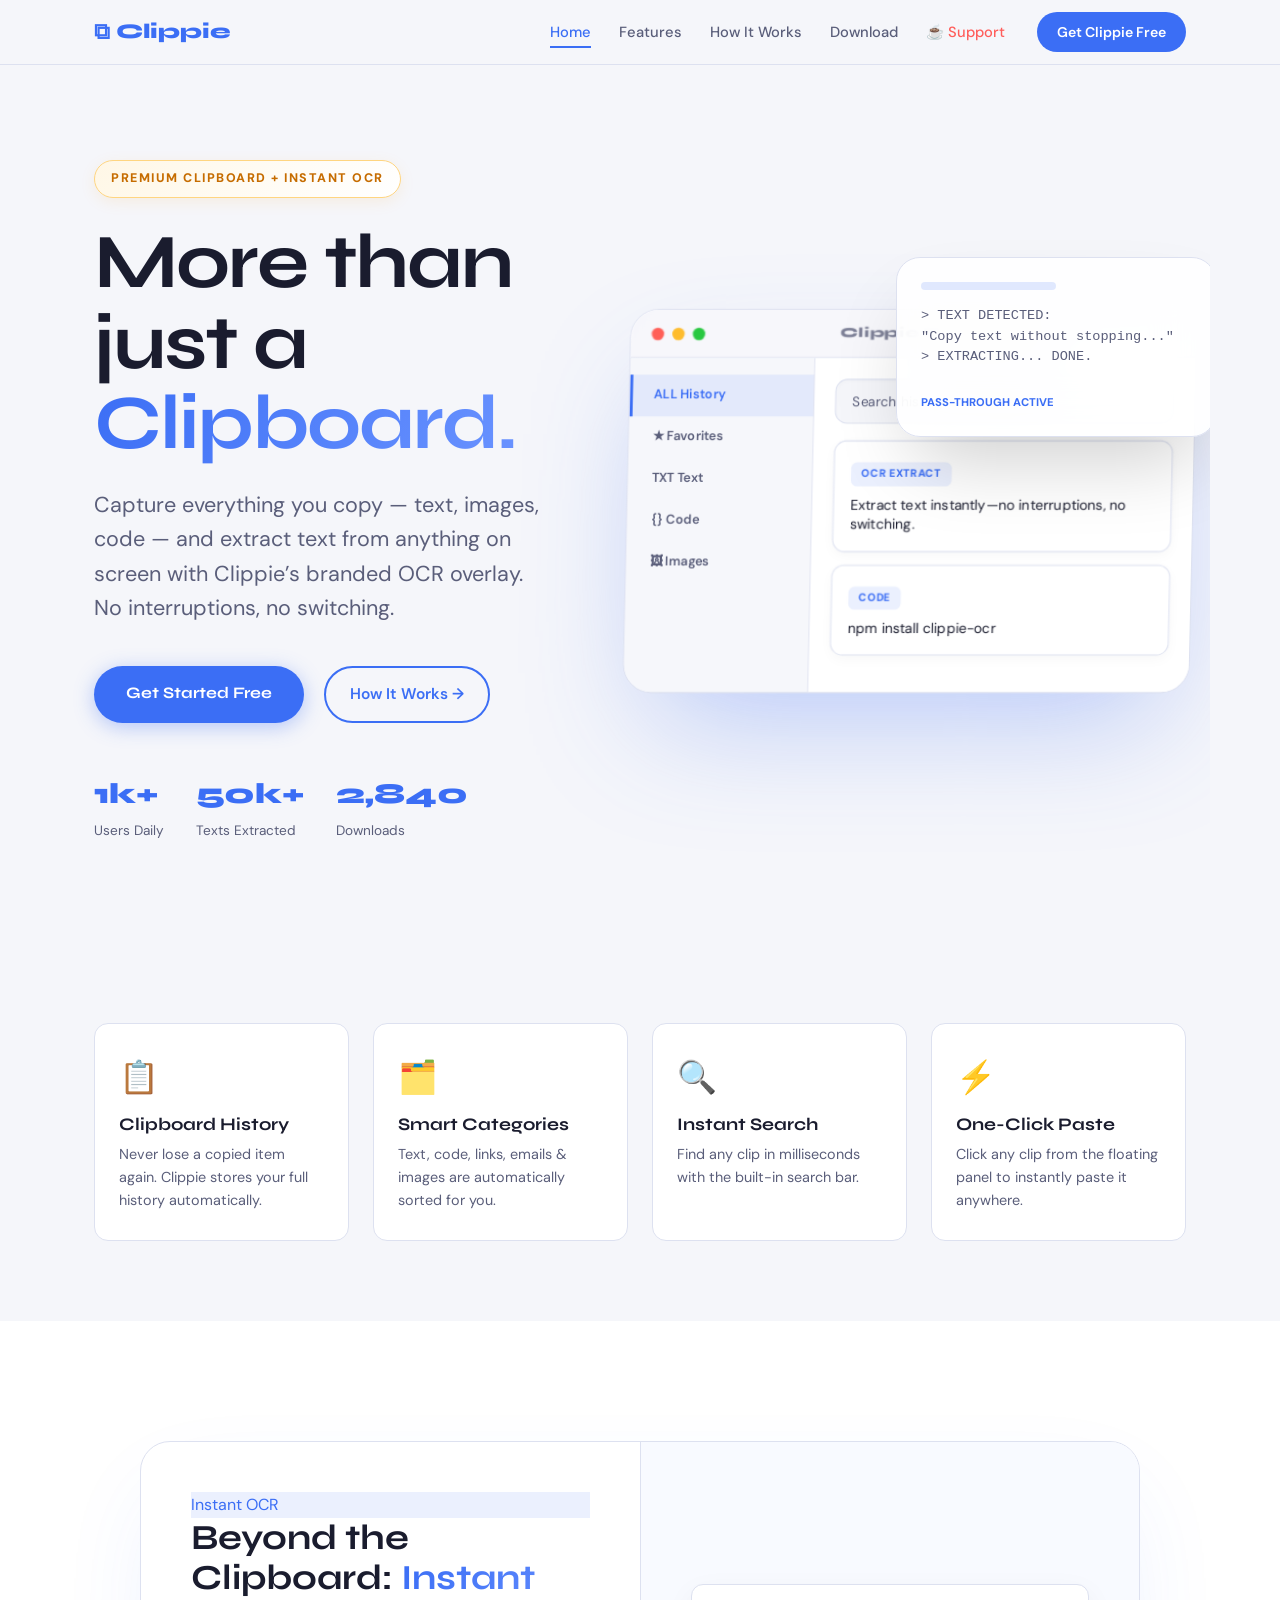
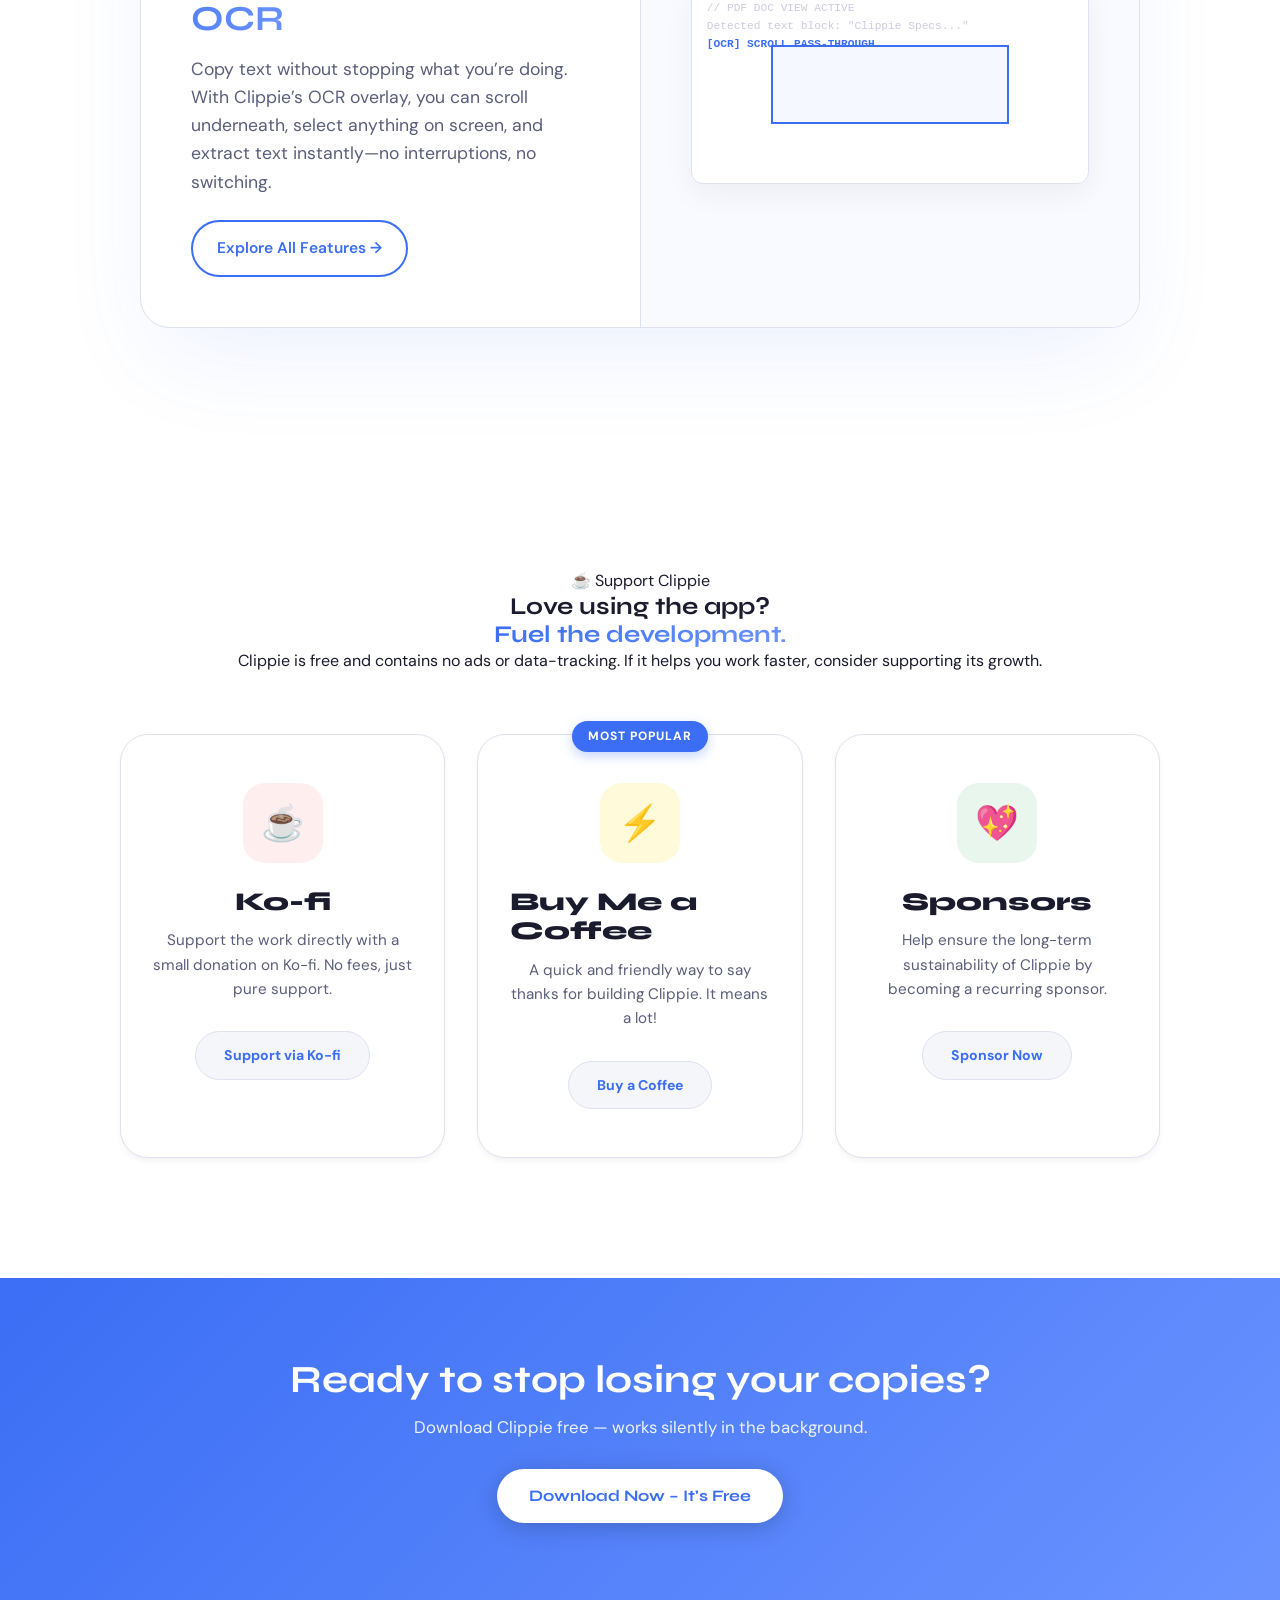
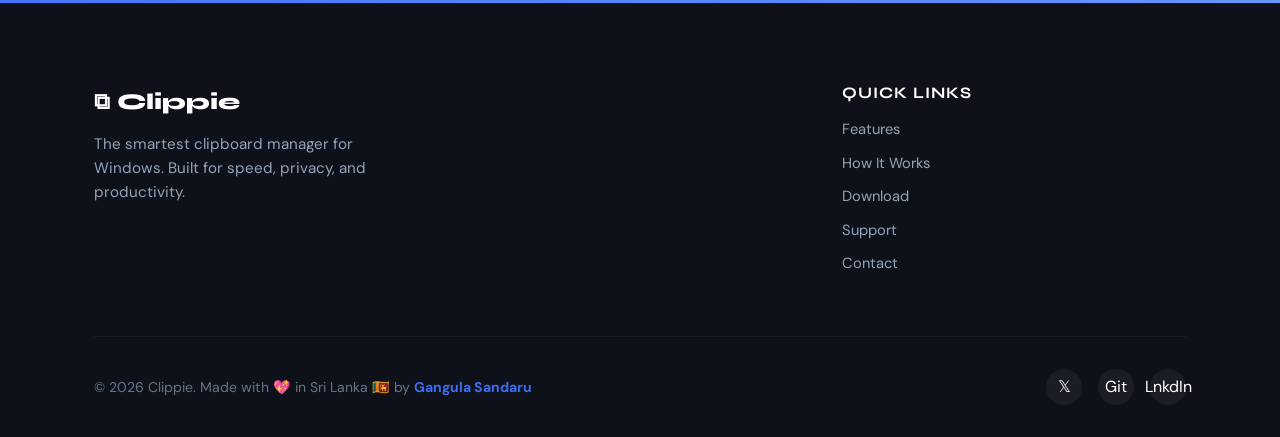
==== commit 156b6b80: "update the site" ====
--- a/index.html
+++ b/index.html
@@ -1,219 +1,250 @@
 <!DOCTYPE html>
 <html lang="en">
+
 <head>
   <meta charset="UTF-8" />
-  <meta name="viewport" content="width=device-width, initial-scale=1.0"/>
-  <meta name="description" content="Clippie – The smartest clipboard manager for Windows. Capture, organize, and search your clipboard history instantly. Free, fast, and local."/>
-  <meta name="keywords" content="clipboard manager, windows clipboard, productivity tool, copy paste history, clippie"/>
-  <meta name="author" content="Clippie Team"/>
-  
+  <meta name="viewport" content="width=device-width, initial-scale=1.0" />
+  <meta name="description"
+    content="Clippie – The smartest clipboard manager for Windows. Capture, organize, and search your clipboard history instantly. Free, fast, and local." />
+  <meta name="keywords"
+    content="clipboard manager, windows clipboard, productivity tool, copy paste history, clippie" />
+  <meta name="author" content="Clippie Team" />
+
   <!-- Open Graph / Facebook -->
-  <meta property="og:type" content="website"/>
-  <meta property="og:url" content="https://clippie.app/"/>
-  <meta property="og:title" content="Clippie – Smart Clipboard Manager for Windows"/>
-  <meta property="og:description" content="Capture everything you copy and organize it smartly. Access your entire clipboard history in seconds."/>
-  <meta property="og:image" content="screenshots/og-image.png"/>
+  <meta property="og:type" content="website" />
+  <meta property="og:url" content="https://clippie.app/" />
+  <meta property="og:title" content="Clippie – Smart Clipboard Manager for Windows" />
+  <meta property="og:description"
+    content="Capture everything you copy and organize it smartly. Access your entire clipboard history in seconds." />
+  <meta property="og:image" content="screenshots/og-image.png" />
 
   <!-- Twitter -->
-  <meta property="twitter:card" content="summary_large_image"/>
-  <meta property="twitter:url" content="https://clippie.app/"/>
-  <meta property="twitter:title" content="Clippie – Smart Clipboard Manager for Windows"/>
-  <meta property="twitter:description" content="Capture everything you copy and organize it smartly. Access your entire clipboard history in seconds."/>
-  <meta property="twitter:image" content="screenshots/og-image.png"/>
+  <meta property="twitter:card" content="summary_large_image" />
+  <meta property="twitter:url" content="https://clippie.app/" />
+  <meta property="twitter:title" content="Clippie – Smart Clipboard Manager for Windows" />
+  <meta property="twitter:description"
+    content="Capture everything you copy and organize it smartly. Access your entire clipboard history in seconds." />
+  <meta property="twitter:image" content="screenshots/og-image.png" />
 
   <title>Clippie – Your Smart Clipboard, Supercharged.</title>
-  
+
   <link rel="preconnect" href="https://fonts.googleapis.com">
   <link rel="preconnect" href="https://fonts.gstatic.com" crossorigin>
   <link rel="stylesheet" href="style.css" />
-  <link href="https://fonts.googleapis.com/css2?family=Syne:wght@400;600;700;800&family=DM+Sans:wght@300;400;500&display=swap" rel="stylesheet"/>
-  
+  <link
+    href="https://fonts.googleapis.com/css2?family=Syne:wght@400;600;700;800&family=DM+Sans:wght@300;400;500&display=swap"
+    rel="stylesheet" />
+
   <link rel="icon" type="image/svg+xml" href="logo.svg" />
 </head>
+
 <body>
 
-<nav class="navbar">
-  <div class="nav-inner">
-    <a href="index.html" class="logo">
-      <span class="logo-icon">⧉</span> Clippie
-    </a>
-    <ul class="nav-links">
-      <li><a href="index.html" class="active">Home</a></li>
-      <li><a href="features.html">Features</a></li>
-      <li><a href="how-it-works.html">How It Works</a></li>
-      <li><a href="download.html">Download</a></li>
-      <li><a href="support.html" class="nav-highlight">☕ Support</a></li>
-    </ul>
-    <a href="download.html" class="btn-nav">Get Clippie Free</a>
-    <button class="burger" id="burger" aria-label="Toggle mobile menu" aria-expanded="false">&#9776;</button>
-  </div>
-  <div class="mobile-menu" id="mobileMenu">
-    <a href="index.html">Home</a>
-    <a href="features.html">Features</a>
-    <a href="how-it-works.html">How It Works</a>
-    <a href="download.html">Download</a>
-    <a href="support.html">Support</a>
-  </div>
-</nav>
-
-<section class="hero">
-  <div class="hero-bg">
-    <div class="orb orb1"></div>
-    <div class="orb orb2"></div>
-    <div class="orb orb3"></div>
-  </div>
-  <div class="hero-content fade-up">
-    <div class="badge">🚀 Now Available for Windows</div>
-    <h1>Your Clipboard,<br><span class="gradient-text">Supercharged.</span></h1>
-    <p class="hero-sub">Clippie captures everything you copy — text, images, code snippets — and organizes them smartly. Access your entire clipboard history in seconds.</p>
-    <div class="hero-cta">
-      <a href="download.html" class="btn-primary">Download for Free</a>
-      <a href="how-it-works.html" class="btn-ghost">See How It Works →</a>
-    </div>
-    <div class="hero-stats">
-      <div class="stat"><strong>100+</strong><span>Clips Stored</span></div>
-      <div class="stat-divider"></div>
-      <div class="stat"><strong>5+</strong><span>Smart Categories</span></div>
-      <div class="stat-divider"></div>
-      <div class="stat"><strong id="indexDlCount">0</strong><span>Downloads</span></div>
-    </div>
-  </div>
-  <div class="hero-visual fade-up-delay">
-    <div class="app-mockup">
-      <div class="mockup-bar">
-        <span class="dot red"></span><span class="dot yellow"></span><span class="dot green"></span>
-        <span class="mockup-title">Clippie</span>
-      </div>
-      <div class="mockup-body">
-        <div class="mockup-sidebar">
-          <div class="ms-item active">ALL  All Clips (7)</div>
-          <div class="ms-item">★ Favorites (0)</div>
-          <div class="ms-item">TXT  Plain Text (3)</div>
-          <div class="ms-item">&lt;/&gt; Source Code (0)</div>
-          <div class="ms-item">🔗 Web Links (0)</div>
-          <div class="ms-item">@ Emails (0)</div>
-          <div class="ms-item">🖼 Images (4)</div>
-        </div>
-        <div class="mockup-main">
-          <div class="mockup-search">Search your clipboard history…</div>
-          <div class="clip-card animate-in">
-            <span class="clip-tag">TEXT</span>
-            <p>Mastered cross-browser compatibility and layout testing</p>
-          </div>
-          <div class="clip-card animate-in delay1">
-            <span class="clip-tag">TEXT</span>
-            <p>npm install clipboard-manager</p>
-          </div>
-          <div class="clip-card animate-in delay2">
-            <span class="clip-tag img-tag">IMAGE</span>
-            <div class="clip-img-placeholder"></div>
-          </div>
-        </div>
-      </div>
-    </div>
-  </div>
-</section>
-
-<section class="quick-features">
-  <div class="container">
-    <div class="qf-grid">
-      <div class="qf-item fade-up">
-        <div class="qf-icon" role="img" aria-label="Clipboard icon">📋</div>
-        <h3>Clipboard History</h3>
-        <p>Never lose a copied item again. Clippie stores your full history automatically.</p>
-      </div>
-      <div class="qf-item fade-up">
-        <div class="qf-icon" role="img" aria-label="Folders icon">🗂️</div>
-        <h3>Smart Categories</h3>
-        <p>Text, code, links, emails & images are automatically sorted for you.</p>
-      </div>
-      <div class="qf-item fade-up">
-        <div class="qf-icon" role="img" aria-label="Search icon">🔍</div>
-        <h3>Instant Search</h3>
-        <p>Find any clip in milliseconds with the built-in search bar.</p>
-      </div>
-      <div class="qf-item fade-up">
-        <div class="qf-icon" role="img" aria-label="Bolt icon">⚡</div>
-        <h3>One-Click Paste</h3>
-        <p>Click any clip from the floating panel to instantly paste it anywhere.</p>
-      </div>
-    </div>
-  </div>
-</section>
-
-<section id="support" class="support-section">
-  <div class="container fade-up">
-    <div class="support-header">
-      <div class="badge">☕ Support Clippie</div>
-      <h2>Love using the app? <br><span class="gradient-text">Fuel the development.</span></h2>
-      <p>Clippie is free and contains no ads or data-tracking. If it helps you work faster, consider supporting its growth.</p>
-    </div>
-
-    <div class="donation-grid">
-      <a href="https://ko-fi.com/yourusername" target="_blank" class="donation-card kofi">
-        <div class="donation-icon-wrapper">☕</div>
-        <h3>Ko-fi</h3>
-        <p>Support the work directly with a small donation on Ko-fi. No fees, just pure support.</p>
-        <span class="donation-btn">Support via Ko-fi</span>
+  <nav class="navbar">
+    <div class="nav-inner">
+      <a href="index.html" class="logo">
+        <span class="logo-icon">⧉</span> Clippie
       </a>
-
-      <a href="https://buymeacoffee.com/yourusername" target="_blank" class="donation-card bmc">
-        <div class="popular-tag">Most Popular</div>
-        <div class="donation-icon-wrapper">⚡</div>
-        <h3>Buy Me a Coffee</h3>
-        <p>A quick and friendly way to say thanks for building Clippie. It means a lot!</p>
-        <span class="donation-btn">Buy a Coffee</span>
-      </a>
-
-      <a href="https://github.com/sponsors/yourusername" target="_blank" class="donation-card github">
-        <div class="donation-icon-wrapper">💖</div>
-        <h3>Sponsors</h3>
-        <p>Help ensure the long-term sustainability of Clippie by becoming a recurring sponsor.</p>
-        <span class="donation-btn">Sponsor Now</span>
-      </a>
-    </div>
-  </div>
-</section>
-
-<section class="cta-band">
-  <div class="container">
-    <h2>Ready to stop losing your copies?</h2>
-    <p>Download Clippie free — works silently in the background.</p>
-    <a href="download.html" class="btn-primary">Download Now – It's Free</a>
-  </div>
-</section>
-
-<footer class="footer">
-  <div class="container">
-    <div class="footer-inner" style="grid-template-columns: 2fr 1fr;">
-      <div class="footer-brand">
-        <span class="logo">⧉ Clippie</span>
-        <p>The smartest clipboard manager for Windows. Built for speed, privacy, and productivity.</p>
-      </div>
-      
-      <div class="footer-links-col">
-        <h4>Quick Links</h4>
-        <nav class="footer-nav">
-          <a href="features.html">Features</a>
-          <a href="how-it-works.html">How It Works</a>
-          <a href="download.html">Download</a>
-          <a href="support.html">Support</a>
-          <a href="contact.html">Contact</a>
-        </nav>
-      </div>
-    </div>
-
-    <div class="footer-bottom">
-      <p class="footer-copy">© 2026 Clippie. Made with 💖 in Sri Lanka 🇱🇰 by <a href="creator.html" style="color: var(--blue); font-weight: 700;">Gangula Sandaru</a></p>
-      <div class="social-links">
-        <a href="#" class="social-link" aria-label="Twitter">𝕏</a>
-        <a href="https://github.com/Gangula-Sandaru" class="social-link" aria-label="GitHub">Git</a>
-        <a href="https://linkedin.com/in/gangula-sandaru" class="social-link" aria-label="LinkedIn">LnkdIn</a>
-      </div>
-    </div>
-  </div>
-</footer>
-
-<script src="main.js"></script>
+      <ul class="nav-links">
+        <li><a href="index.html" class="active">Home</a></li>
+        <li><a href="features.html">Features</a></li>
+        <li><a href="how-it-works.html">How It Works</a></li>
+        <li><a href="download.html">Download</a></li>
+        <li><a href="support.html" class="nav-highlight">☕ Support</a></li>
+      </ul>
+      <a href="download.html" class="btn-nav">Get Clippie Free</a>
+      <button class="burger" id="burger" aria-label="Toggle mobile menu" aria-expanded="false">&#9776;</button>
+    </div>
+    <div class="mobile-menu" id="mobileMenu">
+      <a href="index.html">Home</a>
+      <a href="features.html">Features</a>
+      <a href="how-it-works.html">How It Works</a>
+      <a href="download.html">Download</a>
+      <a href="support.html">Support</a>
+    </div>
+  </nav>
+
+  <section class="hero">
+    <div class="container">
+      <div class="hero-content fade-up">
+        <div class="hero-showcase-label">Premium Clipboard + Instant OCR</div>
+        <h1>More than just a<br><span class="gradient-text">Clipboard.</span></h1>
+        <p class="hero-sub">Capture everything you copy — text, images, code — and extract text from anything on screen
+          with Clippie’s branded OCR overlay. No interruptions, no switching.</p>
+        <div class="hero-cta">
+          <a href="download.html" class="btn-primary">Get Started Free</a>
+          <a href="how-it-works.html" class="btn-ghost">How It Works →</a>
+        </div>
+        <div class="hero-stats">
+          <div class="stat"><strong>1k+</strong><span>Users Daily</span></div>
+          <div class="stat"><strong>50k+</strong><span>Texts Extracted</span></div>
+          <div class="stat"><strong id="indexDlCount">0</strong><span>Downloads</span></div>
+        </div>
+      </div>
+      <div class="hero-visual fade-up delay1">
+        <div class="ocr-peek">
+          <div class="ocr-peek-bar"></div>
+          <div class="ocr-peek-text">
+            > TEXT DETECTED:<br>
+            "Copy text without stopping..."<br>
+            > EXTRACTING... DONE.
+          </div>
+          <div style="margin-top:auto; font-size:0.7rem; color:var(--blue); font-weight:800;">PASS-THROUGH ACTIVE</div>
+        </div>
+        <div class="app-mockup">
+          <div class="mockup-bar">
+            <span class="dot red"></span><span class="dot yellow"></span><span class="dot green"></span>
+            <span class="mockup-title">Clippie Dashboard</span>
+          </div>
+          <div class="mockup-body">
+            <div class="mockup-sidebar">
+              <div class="ms-item active">ALL History</div>
+              <div class="ms-item">★ Favorites</div>
+              <div class="ms-item">TXT Text</div>
+              <div class="ms-item">{} Code</div>
+              <div class="ms-item">🖼 Images</div>
+            </div>
+            <div class="mockup-main">
+              <div class="mockup-search">Search history or OCR capture…</div>
+              <div class="clip-card animate-in">
+                <span class="clip-tag">OCR EXTRACT</span>
+                <p>Extract text instantly—no interruptions, no switching.</p>
+              </div>
+              <div class="clip-card animate-in delay1">
+                <span class="clip-tag">CODE</span>
+                <p>npm install clippie-ocr</p>
+              </div>
+            </div>
+          </div>
+        </div>
+      </div>
+    </div>
+  </section>
+
+  <section class="quick-features">
+    <div class="container">
+      <div class="qf-grid">
+        <div class="qf-item fade-up">
+          <div class="qf-icon" role="img" aria-label="Clipboard icon">📋</div>
+          <h3>Clipboard History</h3>
+          <p>Never lose a copied item again. Clippie stores your full history automatically.</p>
+        </div>
+        <div class="qf-item fade-up">
+          <div class="qf-icon" role="img" aria-label="Folders icon">🗂️</div>
+          <h3>Smart Categories</h3>
+          <p>Text, code, links, emails & images are automatically sorted for you.</p>
+        </div>
+        <div class="qf-item fade-up">
+          <div class="qf-icon" role="img" aria-label="Search icon">🔍</div>
+          <h3>Instant Search</h3>
+          <p>Find any clip in milliseconds with the built-in search bar.</p>
+        </div>
+        <div class="qf-item fade-up">
+          <div class="qf-icon" role="img" aria-label="Bolt icon">⚡</div>
+          <h3>One-Click Paste</h3>
+          <p>Click any clip from the floating panel to instantly paste it anywhere.</p>
+        </div>
+      </div>
+    </div>
+  </section>
+
+  <section class="ocr-section-simple" style="padding: 60px 0; background: #fff;">
+    <div class="container">
+      <div class="ocr-simple-card fade-up">
+        <div class="ocr-simple-content">
+          <div class="branding-tag" style="background: rgba(59,110,245,0.1); color: var(--blue);">Instant OCR</div>
+          <h3>Beyond the Clipboard: <span class="gradient-text">Instant OCR</span></h3>
+          <p>Copy text without stopping what you’re doing. With Clippie’s OCR overlay, you can scroll underneath, select anything on screen, and extract text instantly—no interruptions, no switching.</p>
+          <a href="features.html" class="btn-ghost">Explore All Features →</a>
+        </div>
+        <div class="ocr-simple-visual">
+          <div class="ocr-mini-mockup">
+            <p>// PDF DOC VIEW ACTIVE</p>
+            <p>Detected text block: "Clippie Specs..."</p>
+            <p style="color: var(--blue); font-weight: 700;">[OCR] SCROLL PASS-THROUGH</p>
+            <div class="ocr-mini-lens"></div>
+          </div>
+        </div>
+      </div>
+    </div>
+  </section>
+
+  <section id="support" class="support-section">
+    <div class="container fade-up">
+      <div class="support-header">
+        <div class="badge">☕ Support Clippie</div>
+        <h2>Love using the app? <br><span class="gradient-text">Fuel the development.</span></h2>
+        <p>Clippie is free and contains no ads or data-tracking. If it helps you work faster, consider supporting its
+          growth.</p>
+      </div>
+
+      <div class="donation-grid">
+        <a href="https://ko-fi.com/yourusername" target="_blank" class="donation-card kofi">
+          <div class="donation-icon-wrapper">☕</div>
+          <h3>Ko-fi</h3>
+          <p>Support the work directly with a small donation on Ko-fi. No fees, just pure support.</p>
+          <span class="donation-btn">Support via Ko-fi</span>
+        </a>
+
+        <a href="https://buymeacoffee.com/yourusername" target="_blank" class="donation-card bmc">
+          <div class="popular-tag">Most Popular</div>
+          <div class="donation-icon-wrapper">⚡</div>
+          <h3>Buy Me a Coffee</h3>
+          <p>A quick and friendly way to say thanks for building Clippie. It means a lot!</p>
+          <span class="donation-btn">Buy a Coffee</span>
+        </a>
+
+        <a href="https://github.com/sponsors/yourusername" target="_blank" class="donation-card github">
+          <div class="donation-icon-wrapper">💖</div>
+          <h3>Sponsors</h3>
+          <p>Help ensure the long-term sustainability of Clippie by becoming a recurring sponsor.</p>
+          <span class="donation-btn">Sponsor Now</span>
+        </a>
+      </div>
+    </div>
+  </section>
+
+  <section class="cta-band">
+    <div class="container">
+      <h2>Ready to stop losing your copies?</h2>
+      <p>Download Clippie free — works silently in the background.</p>
+      <a href="download.html" class="btn-primary">Download Now – It's Free</a>
+    </div>
+  </section>
+
+  <footer class="footer">
+    <div class="container">
+      <div class="footer-inner" style="grid-template-columns: 2fr 1fr;">
+        <div class="footer-brand">
+          <span class="logo">⧉ Clippie</span>
+          <p>The smartest clipboard manager for Windows. Built for speed, privacy, and productivity.</p>
+        </div>
+
+        <div class="footer-links-col">
+          <h4>Quick Links</h4>
+          <nav class="footer-nav">
+            <a href="features.html">Features</a>
+            <a href="how-it-works.html">How It Works</a>
+            <a href="download.html">Download</a>
+            <a href="support.html">Support</a>
+            <a href="contact.html">Contact</a>
+          </nav>
+        </div>
+      </div>
+
+      <div class="footer-bottom">
+        <p class="footer-copy">© 2026 Clippie. Made with 💖 in Sri Lanka 🇱🇰 by <a href="creator.html"
+            style="color: var(--blue); font-weight: 700;">Gangula Sandaru</a></p>
+        <div class="social-links">
+          <a href="#" class="social-link" aria-label="Twitter">𝕏</a>
+          <a href="https://github.com/Gangula-Sandaru" class="social-link" aria-label="GitHub">Git</a>
+          <a href="https://linkedin.com/in/gangula-sandaru" class="social-link" aria-label="LinkedIn">LnkdIn</a>
+        </div>
+      </div>
+    </div>
+  </footer>
+
+  <script src="main.js"></script>
 </body>
-</html>
+
+</html>
--- a/style.css
+++ b/style.css
@@ -150,37 +150,94 @@
 .orb3 { width: 250px; height: 250px; background: #a5b4fc; top: 40%; left: 35%; animation-delay: -5s; }
 @keyframes float { 0%,100%{transform:translateY(0)} 50%{transform:translateY(-30px)} }
 
-.hero-content { flex: 1; position: relative; z-index: 1; }
-.badge {
+.hero-content { z-index: 10; position: relative; }
+.hero {
+  padding: 160px 0 100px;
+  background: var(--bg);
+  min-height: 90vh;
+  display: flex;
+  align-items: center;
+  position: relative;
+  overflow: hidden;
+}
+.hero .container {
+  display: grid;
+  grid-template-columns: 1fr 1.2fr;
+  gap: 80px;
+  align-items: center;
+}
+.hero-showcase-label {
   display: inline-block;
-  background: rgba(59,110,245,0.1); color: var(--blue);
-  border: 1px solid rgba(59,110,245,0.25);
-  padding: 6px 16px; border-radius: 50px;
-  font-size: 0.85rem; font-weight: 600; margin-bottom: 20px;
-}
-.hero h1 { font-size: clamp(2.4rem, 5vw, 3.8rem); font-weight: 800; margin-bottom: 20px; }
-.hero-sub { font-size: 1.1rem; color: var(--text2); max-width: 480px; margin-bottom: 32px; }
-.hero-cta { display: flex; gap: 16px; flex-wrap: wrap; margin-bottom: 40px; }
-.hero-stats { display: flex; gap: 0; align-items: center; }
-.stat { text-align: center; padding: 0 28px; }
-.stat:first-child { padding-left: 0; }
-.stat strong { display: block; font-family: 'Syne', sans-serif; font-size: 1.6rem; font-weight: 800; color: var(--blue); }
-.stat span { font-size: 0.82rem; color: var(--text2); }
-.stat-divider { width: 1px; height: 40px; background: var(--border); }
-
-/* APP MOCKUP */
-.hero-visual { flex: 1.1; position: relative; z-index: 1; }
-/* APP MOCKUP */
-.hero-visual { flex: 1.1; position: relative; z-index: 1; }
+  padding: 8px 16px;
+  background: linear-gradient(135deg, #fff7e6, #fff);
+  border: 1px solid #ffd580;
+  border-radius: 50px;
+  color: #c66c00;
+  font-size: 0.78rem;
+  font-weight: 800;
+  text-transform: uppercase;
+  letter-spacing: 1.5px;
+  margin-bottom: 24px;
+  box-shadow: 0 4px 15px rgba(255,160,0,0.1);
+}
+.hero h1 { font-size: 4.8rem; margin-bottom: 24px; line-height: 1.05; letter-spacing: -2px; }
+.hero-sub { font-size: 1.35rem; color: var(--text2); margin-bottom: 40px; line-height: 1.6; max-width: 580px; }
+
+.hero-cta { display: flex; gap: 20px; flex-wrap: wrap; margin-bottom: 48px; }
+.hero-stats { display: flex; gap: 32px; align-items: center; }
+.stat strong { display: block; font-family: 'Syne', sans-serif; font-size: 1.8rem; font-weight: 800; color: var(--blue); }
+.stat span { font-size: 0.85rem; color: var(--text2); }
+
+.hero-visual { position: relative; z-index: 10; }
 .app-mockup {
-  background: var(--card);
-  border-radius: 20px;
-  box-shadow: 0 40px 100px -20px rgba(59,110,245,0.25);
-  overflow: hidden; border: 1px solid var(--border);
-  transform: perspective(1000px) rotateY(-5deg) rotateX(2deg);
-  transition: transform 0.8s cubic-bezier(0.16, 1, 0.3, 1);
-}
-.app-mockup:hover { transform: perspective(1000px) rotateY(0deg) rotateX(0deg); }
+  background: #fff;
+  border-radius: 28px;
+  border: 1px solid var(--border);
+  box-shadow: 0 50px 120px -30px rgba(59,110,245,0.35);
+  overflow: hidden;
+  transform: rotateY(-12deg) rotateX(6deg) scale(1.05);
+  transition: transform 0.6s cubic-bezier(0.2, 0.8, 0.2, 1);
+}
+.app-mockup:hover { transform: rotateY(0deg) rotateX(0deg) scale(1.02); }
+
+.ocr-peek {
+  position: absolute;
+  top: -60px;
+  right: -30px;
+  width: 320px;
+  height: 180px;
+  background: rgba(255, 255, 255, 0.9);
+  backdrop-filter: blur(25px);
+  border: 1px solid var(--border);
+  border-radius: 24px;
+  box-shadow: 0 40px 80px -20px rgba(0,0,0,0.2);
+  z-index: 20;
+  padding: 24px;
+  display: flex;
+  flex-direction: column;
+  gap: 16px;
+  animation: float-hero 8s ease-in-out infinite;
+}
+.ocr-peek-bar { width: 50%; height: 8px; background: var(--blue); border-radius: 10px; opacity: 0.15; }
+.ocr-peek-text { font-family: monospace; font-size: 0.85rem; color: var(--text2); line-height: 1.5; }
+
+@keyframes float-hero {
+  0%, 100% { transform: translateY(0) rotate(0); }
+  33% { transform: translateY(-15px) rotate(2deg); }
+  66% { transform: translateY(5px) rotate(-1deg); }
+}
+
+@media(max-width: 1200px) {
+  .hero h1 { font-size: 3.8rem; }
+}
+@media(max-width: 900px) {
+  .hero .container { grid-template-columns: 1fr; text-align: center; gap: 80px; }
+  .hero h1 { font-size: 2.8rem; }
+  .hero-sub { margin: 0 auto 40px; }
+  .hero-stats { justify-content: center; }
+  .hero-visual { padding-top: 50px; }
+  .ocr-peek { display: none; }
+}
 
 .mockup-bar {
   background: rgba(245,246,250,0.8);
@@ -338,6 +395,56 @@
   .footer-bottom { flex-direction: column; text-align: center; }
 }
 
+.ocr-simple-card {
+  max-width: 1000px;
+  margin: 60px auto;
+  background: #fff;
+  border-radius: 30px;
+  border: 1px solid var(--border);
+  display: grid;
+  grid-template-columns: 1fr 1fr;
+  overflow: hidden;
+  box-shadow: 0 40px 100px -20px rgba(59,110,245,0.1);
+}
+.ocr-simple-content { padding: 50px; }
+.ocr-simple-content h3 { font-size: 2.2rem; margin-bottom: 16px; }
+.ocr-simple-content p { font-size: 1.1rem; color: var(--text2); line-height: 1.6; margin-bottom: 24px; }
+.ocr-simple-visual {
+  background: #f8faff;
+  display: flex;
+  align-items: center;
+  justify-content: center;
+  position: relative;
+  border-left: 1px solid var(--border);
+}
+.ocr-mini-mockup {
+  width: 80%;
+  height: 200px;
+  background: #fff;
+  border-radius: 12px;
+  border: 1px solid var(--border);
+  box-shadow: 0 10px 30px rgba(0,0,0,0.05);
+  padding: 15px;
+  font-family: monospace;
+  font-size: 0.7rem;
+  color: #ccd;
+  overflow: hidden;
+  position: relative;
+}
+.ocr-mini-lens {
+  position: absolute;
+  top: 30%; left: 20%;
+  width: 60%; height: 40%;
+  border: 2px solid var(--blue);
+  background: rgba(59,110,245,0.05);
+  animation: float 4s ease-in-out infinite;
+}
+
+@media(max-width: 800px) {
+  .ocr-simple-card { grid-template-columns: 1fr; text-align: center; margin: 40px 20px; }
+  .ocr-simple-visual { height: 250px; border-left: none; border-top: 1px solid var(--border); }
+}
+
 /* ======================== PAGE HERO ======================== */
 .page-hero {
   padding: 140px 0 80px;
@@ -711,3 +818,25 @@
     color: #ff5e5b !important;
     font-weight: 600;
 }
+
+/* Animations */
+.fade-up {
+    opacity: 0;
+    transform: translateY(30px);
+    transition: opacity 0.8s cubic-bezier(0.2, 0.8, 0.2, 1), transform 0.8s cubic-bezier(0.2, 0.8, 0.2, 1);
+}
+.fade-up.visible {
+    opacity: 1;
+    transform: translateY(0);
+}
+.animate-in {
+    opacity: 0;
+    transform: translateY(20px);
+    animation: simpleFadeIn 0.8s forwards ease;
+}
+@keyframes simpleFadeIn {
+    to { opacity: 1; transform: translateY(0); }
+}
+.delay1 { transition-delay: 0.1s; animation-delay: 0.1s; }
+.delay2 { transition-delay: 0.2s; animation-delay: 0.2s; }
+.delay3 { transition-delay: 0.3s; animation-delay: 0.3s; }
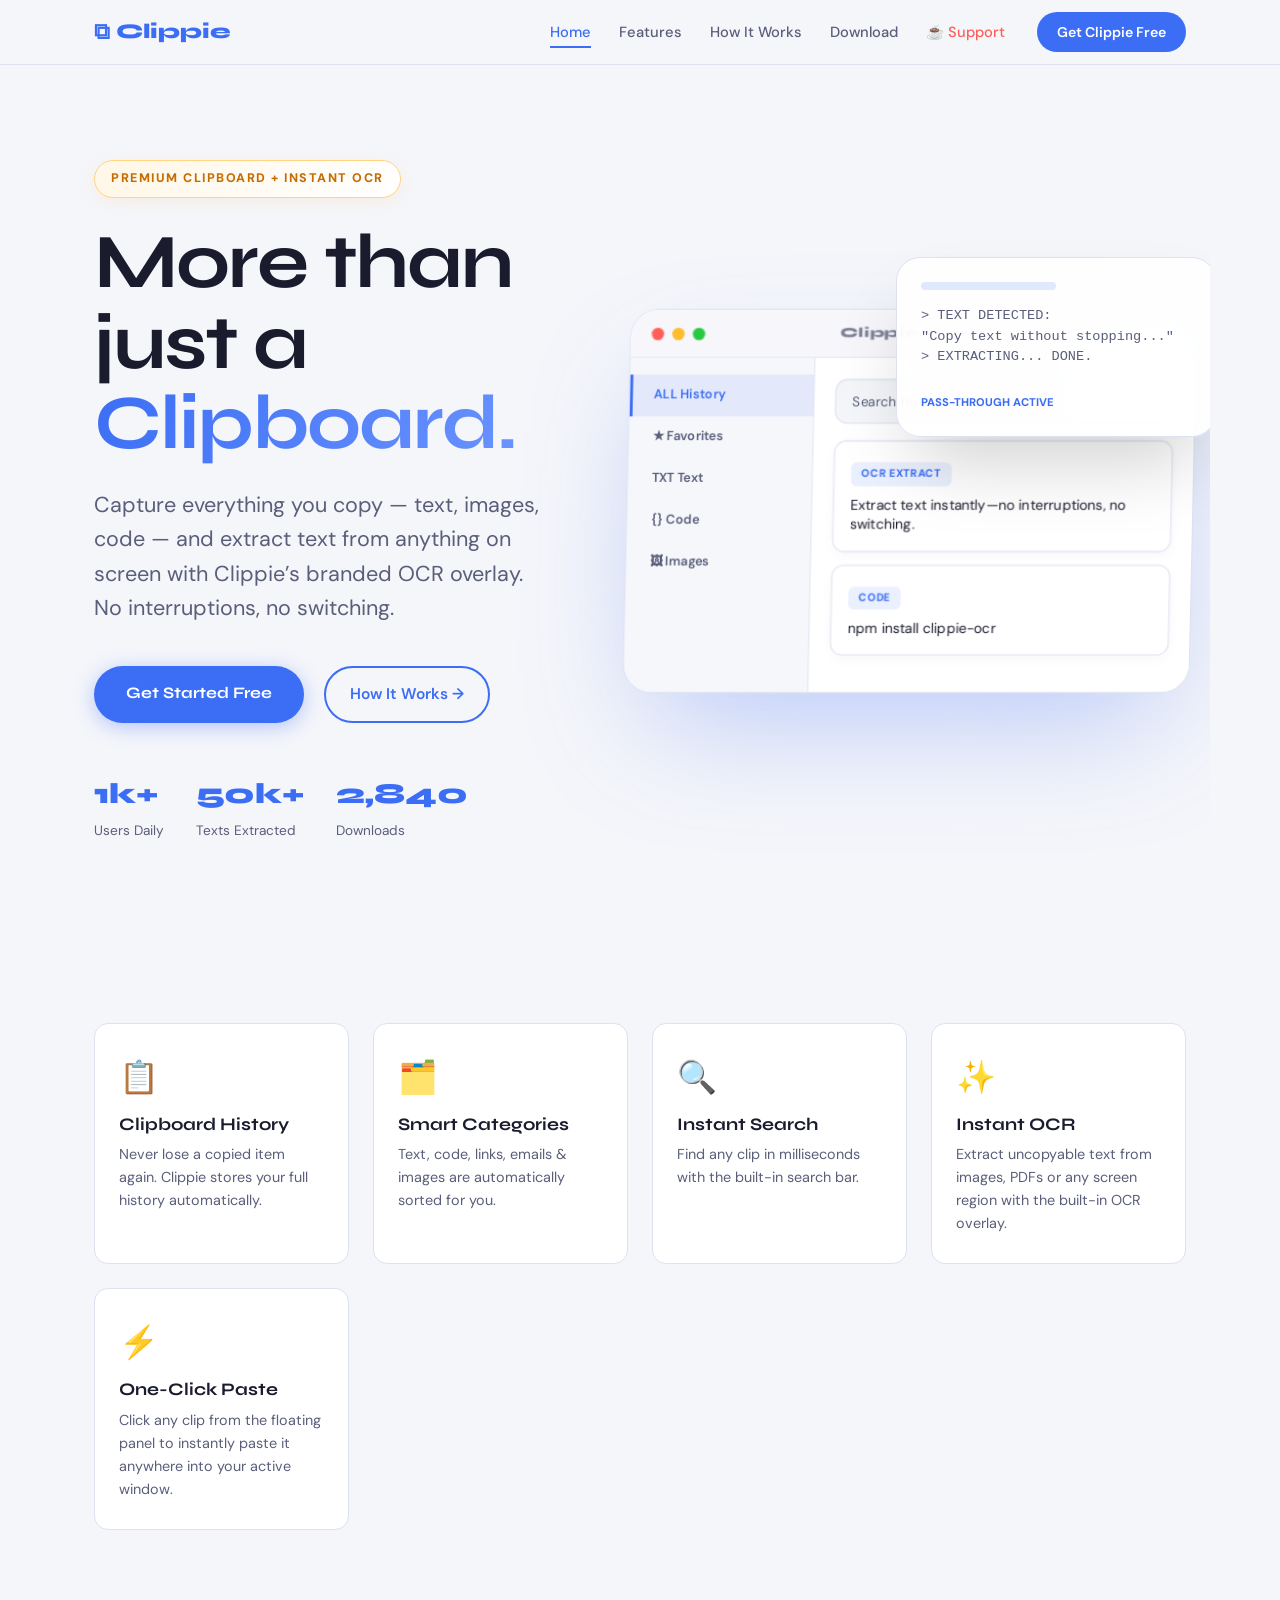
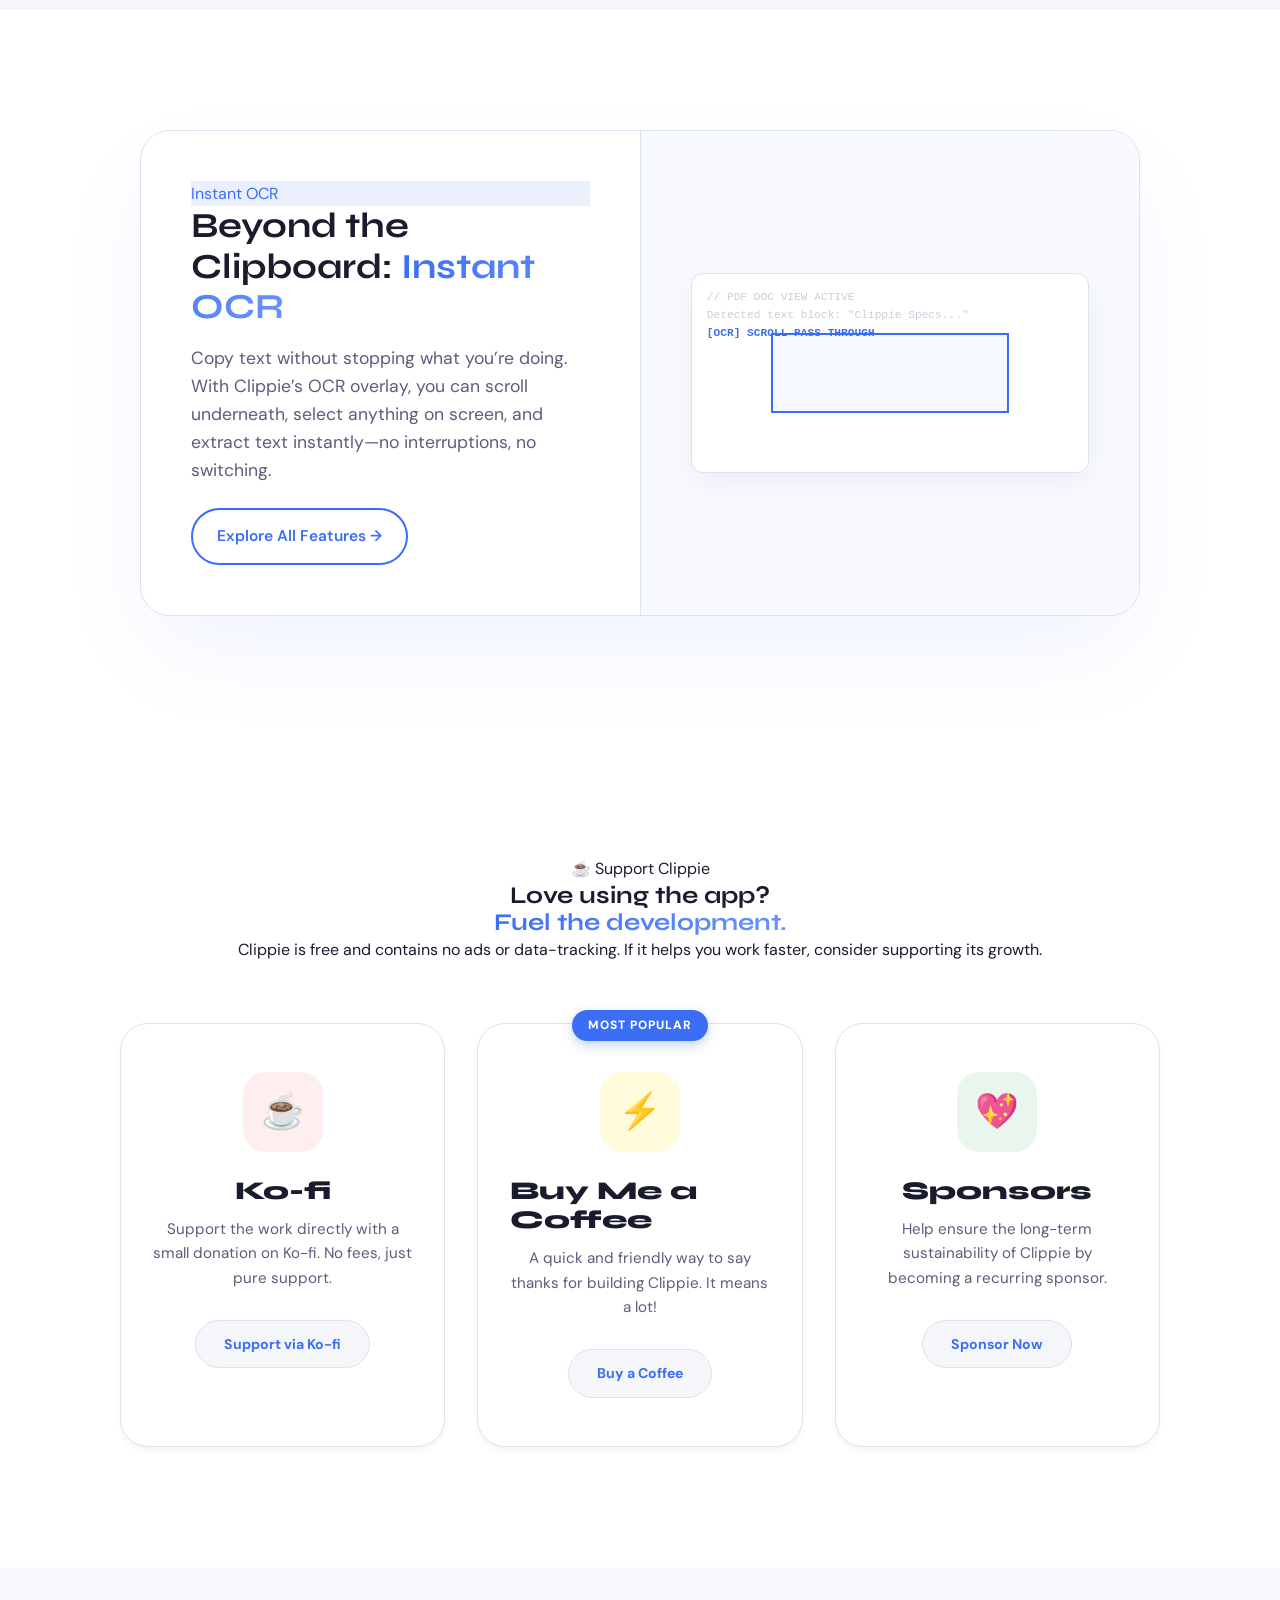
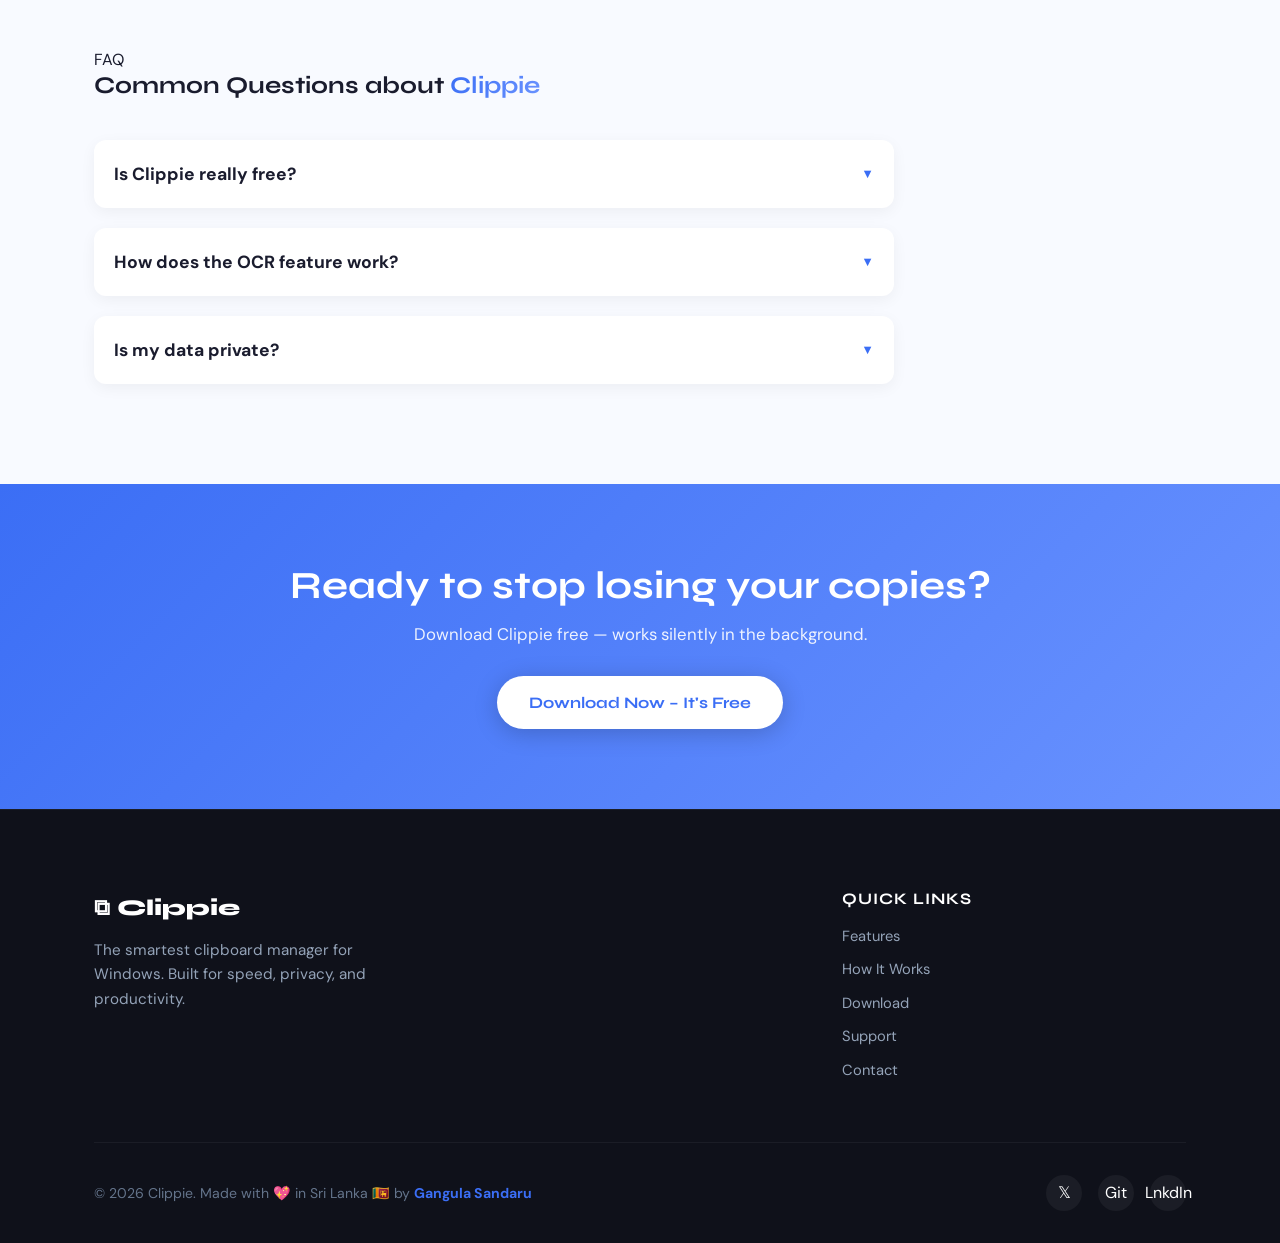
==== commit e55417ed: "improve the seo for this site" ====
--- a/index.html
+++ b/index.html
@@ -4,14 +4,16 @@
 <head>
   <meta charset="UTF-8" />
   <meta name="viewport" content="width=device-width, initial-scale=1.0" />
+  <meta name="theme-color" content="#3b6ef5" />
   <meta name="description"
     content="Clippie – The smartest clipboard manager for Windows. Capture, organize, and search your clipboard history instantly. Free, fast, and local." />
   <meta name="keywords"
-    content="clipboard manager, windows clipboard, productivity tool, copy paste history, clippie" />
+    content="clipboard manager, windows clipboard, productivity tool, copy paste history, clippie, OCR" />
   <meta name="author" content="Clippie Team" />
 
   <!-- Open Graph / Facebook -->
   <meta property="og:type" content="website" />
+  <meta property="og:site_name" content="Clippie" />
   <meta property="og:url" content="https://clippie.app/" />
   <meta property="og:title" content="Clippie – Smart Clipboard Manager for Windows" />
   <meta property="og:description"
@@ -36,11 +38,32 @@
     rel="stylesheet" />
 
   <link rel="icon" type="image/svg+xml" href="logo.svg" />
+
+  <!-- Structured Data for SEO -->
+  <script type="application/ld+json">
+    {
+      "@context": "https://schema.org",
+      "@type": "SoftwareApplication",
+      "name": "Clippie",
+      "operatingSystem": "Windows 10, Windows 11",
+      "applicationCategory": "ProductivityApplication",
+      "offers": {
+        "@type": "Offer",
+        "price": "0",
+        "priceCurrency": "USD"
+      },
+      "aggregateRating": {
+        "@type": "AggregateRating",
+        "ratingValue": "4.9",
+        "ratingCount": "1042"
+      }
+    }
+  </script>
 </head>
 
 <body>
 
-  <nav class="navbar">
+  <nav class="navbar" role="navigation" aria-label="Main Navigation">
     <div class="nav-inner">
       <a href="index.html" class="logo">
         <span class="logo-icon">⧉</span> Clippie
@@ -72,12 +95,12 @@
         <p class="hero-sub">Capture everything you copy — text, images, code — and extract text from anything on screen
           with Clippie’s branded OCR overlay. No interruptions, no switching.</p>
         <div class="hero-cta">
-          <a href="download.html" class="btn-primary">Get Started Free</a>
-          <a href="how-it-works.html" class="btn-ghost">How It Works →</a>
+          <a href="https://github.com/Gangula-Sandaru/clippie/releases/latest" class="btn-primary latest-dl-link">Get Started Free</a>
+          <a href="how-it-works.html" class="btn-ghost" aria-label="Learn how Clippie works">How It Works →</a>
         </div>
         <div class="hero-stats">
-          <div class="stat"><strong>1k+</strong><span>Users Daily</span></div>
-          <div class="stat"><strong>50k+</strong><span>Texts Extracted</span></div>
+          <div class="stat"><strong id="userCount">1k+</strong><span>Users Daily</span></div>
+          <div class="stat"><strong id="ocrCount">50k+</strong><span>Texts Extracted</span></div>
           <div class="stat"><strong id="indexDlCount">0</strong><span>Downloads</span></div>
         </div>
       </div>
@@ -85,9 +108,9 @@
         <div class="ocr-peek">
           <div class="ocr-peek-bar"></div>
           <div class="ocr-peek-text">
-            > TEXT DETECTED:<br>
+            &gt; TEXT DETECTED:<br>
             "Copy text without stopping..."<br>
-            > EXTRACTING... DONE.
+            &gt; EXTRACTING... DONE.
           </div>
           <div style="margin-top:auto; font-size:0.7rem; color:var(--blue); font-weight:800;">PASS-THROUGH ACTIVE</div>
         </div>
@@ -124,26 +147,31 @@
   <section class="quick-features">
     <div class="container">
       <div class="qf-grid">
-        <div class="qf-item fade-up">
+        <article class="qf-item fade-up">
           <div class="qf-icon" role="img" aria-label="Clipboard icon">📋</div>
           <h3>Clipboard History</h3>
           <p>Never lose a copied item again. Clippie stores your full history automatically.</p>
-        </div>
-        <div class="qf-item fade-up">
+        </article>
+        <article class="qf-item fade-up">
           <div class="qf-icon" role="img" aria-label="Folders icon">🗂️</div>
           <h3>Smart Categories</h3>
           <p>Text, code, links, emails & images are automatically sorted for you.</p>
-        </div>
-        <div class="qf-item fade-up">
+        </article>
+        <article class="qf-item fade-up">
           <div class="qf-icon" role="img" aria-label="Search icon">🔍</div>
           <h3>Instant Search</h3>
           <p>Find any clip in milliseconds with the built-in search bar.</p>
-        </div>
-        <div class="qf-item fade-up">
+        </article>
+        <article class="qf-item fade-up">
+          <div class="qf-icon" role="img" aria-label="OCR icon">✨</div>
+          <h3>Instant OCR</h3>
+          <p>Extract uncopyable text from images, PDFs or any screen region with the built-in OCR overlay.</p>
+        </article>
+        <article class="qf-item fade-up">
           <div class="qf-icon" role="img" aria-label="Bolt icon">⚡</div>
           <h3>One-Click Paste</h3>
-          <p>Click any clip from the floating panel to instantly paste it anywhere.</p>
-        </div>
+          <p>Click any clip from the floating panel to instantly paste it anywhere into your active window.</p>
+        </article>
       </div>
     </div>
   </section>
@@ -179,14 +207,14 @@
       </div>
 
       <div class="donation-grid">
-        <a href="https://ko-fi.com/yourusername" target="_blank" class="donation-card kofi">
+        <a href="https://ko-fi.com/Gangula-Sandaru" target="_blank" rel="noopener" class="donation-card kofi">
           <div class="donation-icon-wrapper">☕</div>
           <h3>Ko-fi</h3>
           <p>Support the work directly with a small donation on Ko-fi. No fees, just pure support.</p>
           <span class="donation-btn">Support via Ko-fi</span>
         </a>
 
-        <a href="https://buymeacoffee.com/yourusername" target="_blank" class="donation-card bmc">
+        <a href="https://buymeacoffee.com/Gangula-Sandaru" target="_blank" rel="noopener" class="donation-card bmc">
           <div class="popular-tag">Most Popular</div>
           <div class="donation-icon-wrapper">⚡</div>
           <h3>Buy Me a Coffee</h3>
@@ -194,7 +222,7 @@
           <span class="donation-btn">Buy a Coffee</span>
         </a>
 
-        <a href="https://github.com/sponsors/yourusername" target="_blank" class="donation-card github">
+        <a href="https://github.com/sponsors/Gangula-Sandaru" target="_blank" rel="noopener" class="donation-card github">
           <div class="donation-icon-wrapper">💖</div>
           <h3>Sponsors</h3>
           <p>Help ensure the long-term sustainability of Clippie by becoming a recurring sponsor.</p>
@@ -204,11 +232,43 @@
     </div>
   </section>
 
+  <section class="faq-section" style="padding: 80px 0; background: #f8faff;">
+    <div class="container fade-up">
+      <div class="support-header" style="margin-bottom: 40px; text-align: left;">
+        <div class="branding-tag">FAQ</div>
+        <h2>Common Questions about <span class="gradient-text">Clippie</span></h2>
+      </div>
+      <div class="faq-container" style="max-width: 800px;">
+        <details style="margin-bottom: 20px; padding: 20px; background: #fff; border-radius: 12px; box-shadow: 0 4px 15px rgba(0,0,0,0.05); cursor: pointer;">
+          <summary style="font-weight: 700; font-size: 1.1rem; list-style: none; display: flex; justify-content: space-between; align-items: center;">
+            Is Clippie really free?
+            <span style="font-size: 0.8rem; color: var(--blue);">▼</span>
+          </summary>
+          <p style="margin-top: 10px; color: var(--text-dim); line-height: 1.6;">Yes! Clippie is free to download and use. We believe productivity tools should be accessible to everyone. You can support development via voluntary donations.</p>
+        </details>
+        <details style="margin-bottom: 20px; padding: 20px; background: #fff; border-radius: 12px; box-shadow: 0 4px 15px rgba(0,0,0,0.05); cursor: pointer;">
+          <summary style="font-weight: 700; font-size: 1.1rem; list-style: none; display: flex; justify-content: space-between; align-items: center;">
+            How does the OCR feature work?
+            <span style="font-size: 0.8rem; color: var(--blue);">▼</span>
+          </summary>
+          <p style="margin-top: 10px; color: var(--text-dim); line-height: 1.6;">Simply trigger the OCR mode, select any area on your screen, and Clippie will instantly extract the text and put it into your clipboard. It works completely offline for total privacy.</p>
+        </details>
+        <details style="margin-bottom: 20px; padding: 20px; background: #fff; border-radius: 12px; box-shadow: 0 4px 15px rgba(0,0,0,0.05); cursor: pointer;">
+          <summary style="font-weight: 700; font-size: 1.1rem; list-style: none; display: flex; justify-content: space-between; align-items: center;">
+            Is my data private?
+            <span style="font-size: 0.8rem; color: var(--blue);">▼</span>
+          </summary>
+          <p style="margin-top: 10px; color: var(--text-dim); line-height: 1.6;">Absolutely. Clippie stores all clipboard data locally on your machine. We do not upload your history to any servers or clouds.</p>
+        </details>
+      </div>
+    </div>
+  </section>
+
   <section class="cta-band">
     <div class="container">
       <h2>Ready to stop losing your copies?</h2>
       <p>Download Clippie free — works silently in the background.</p>
-      <a href="download.html" class="btn-primary">Download Now – It's Free</a>
+      <a href="https://github.com/Gangula-Sandaru/clippie/releases/latest" class="btn-primary latest-dl-link">Download Now – It's Free</a>
     </div>
   </section>
 
@@ -222,7 +282,7 @@
 
         <div class="footer-links-col">
           <h4>Quick Links</h4>
-          <nav class="footer-nav">
+          <nav class="footer-nav" aria-label="Footer Navigation">
             <a href="features.html">Features</a>
             <a href="how-it-works.html">How It Works</a>
             <a href="download.html">Download</a>
@@ -236,9 +296,9 @@
         <p class="footer-copy">© 2026 Clippie. Made with 💖 in Sri Lanka 🇱🇰 by <a href="creator.html"
             style="color: var(--blue); font-weight: 700;">Gangula Sandaru</a></p>
         <div class="social-links">
-          <a href="#" class="social-link" aria-label="Twitter">𝕏</a>
-          <a href="https://github.com/Gangula-Sandaru" class="social-link" aria-label="GitHub">Git</a>
-          <a href="https://linkedin.com/in/gangula-sandaru" class="social-link" aria-label="LinkedIn">LnkdIn</a>
+          <a href="https://twitter.com/GangulaSandaru" target="_blank" rel="noopener" class="social-link" aria-label="Twitter">𝕏</a>
+          <a href="https://github.com/Gangula-Sandaru" target="_blank" rel="noopener" class="social-link" aria-label="GitHub">Git</a>
+          <a href="https://linkedin.com/in/gangula-sandaru" target="_blank" rel="noopener" class="social-link" aria-label="LinkedIn">LnkdIn</a>
         </div>
       </div>
     </div>
--- a/style.css
+++ b/style.css
@@ -685,22 +685,59 @@
 .ci-card a { color:var(--blue); font-weight:600; }
 
 /* ======================== RESPONSIVE ======================== */
-@media(max-width:900px){
-  .hero { flex-direction:column; padding-top:90px; text-align:center; }
-  .hero-cta { justify-content:center; }
-  .hero-stats { justify-content:center; }
-  .hero-sub { margin:0 auto 32px; }
-  .feature-row, .feature-row.reverse { flex-direction:column; gap:32px; }
-  .contact-layout { grid-template-columns:1fr; }
-  .steps-timeline::before { left:28px; }
-}
-@media(max-width:600px){
-  .nav-links, .btn-nav { display:none; }
-  .burger { display:block; }
-  .form-row { grid-template-columns:1fr; }
-  .download-card { flex-direction:column; padding:28px; }
-  .hero-stats { flex-direction:column; gap:20px; }
-  .stat-divider { width:40px; height:1px; }
+@media(max-width: 1024px) {
+  .hero h1 { font-size: 3.5rem; }
+  .hero .container { gap: 40px; }
+  .showcase-grid { gap: 60px; }
+}
+
+@media(max-width: 920px) {
+  /* Navbar Burger Trigger */
+  .nav-links, .navbar .btn-nav { display: none; }
+  .burger { display: block; }
+  
+  /* Hero Stacking */
+  .hero { padding: 100px 0 60px; text-align: center; }
+  .hero .container { grid-template-columns: 1fr; gap: 60px; }
+  .hero h1 { font-size: 2.8rem; margin: 0 auto 20px; }
+  .hero-sub { margin: 0 auto 32px; }
+  .hero-cta, .hero-stats { justify-content: center; }
+  
+  .hero-visual { padding-top: 40px; }
+  .app-mockup { transform: rotateY(0) rotateX(0) scale(1); }
+  .ocr-peek { display: none; }
+
+  /* Feature Rows Stacking */
+  .feature-row, .feature-row.reverse { flex-direction: column !important; text-align: center; gap: 40px; }
+  .feature-img-box { width: 100%; order: -1; }
+  
+  /* Generic Section Padding */
+  section { padding: 80px 0 !important; }
+}
+
+@media(max-width: 768px) {
+  .footer-inner { grid-template-columns: 1fr; gap: 40px; }
+  .steps-timeline::before { left: 28px; }
+  .step-item { gap: 20px; }
+  .step-number { width: 56px; height: 56px; font-size: 1.1rem; }
+  .ocr-simple-card { grid-template-columns: 1fr; }
+  .ocr-simple-visual { height: 250px; border-left: none; border-top: 1px solid var(--border); }
+}
+
+@media(max-width: 576px) {
+  .hero h1 { font-size: 2.2rem; }
+  .hero-stats { flex-direction: column; gap: 24px; align-items: center; }
+  .btn-primary, .btn-ghost { width: 100%; text-align: center; }
+  .hero-cta { flex-direction: column; width: 100%; }
+  
+  .qf-grid { grid-template-columns: 1fr; }
+  .donation-grid { grid-template-columns: 1fr; }
+  
+  .footer-bottom { flex-direction: column; text-align: center; gap: 20px; }
+  .social-links { justify-content: center; }
+  
+  .page-hero h1 { font-size: 2rem; }
+  .section-title { font-size: 1.6rem; }
 }
 
 
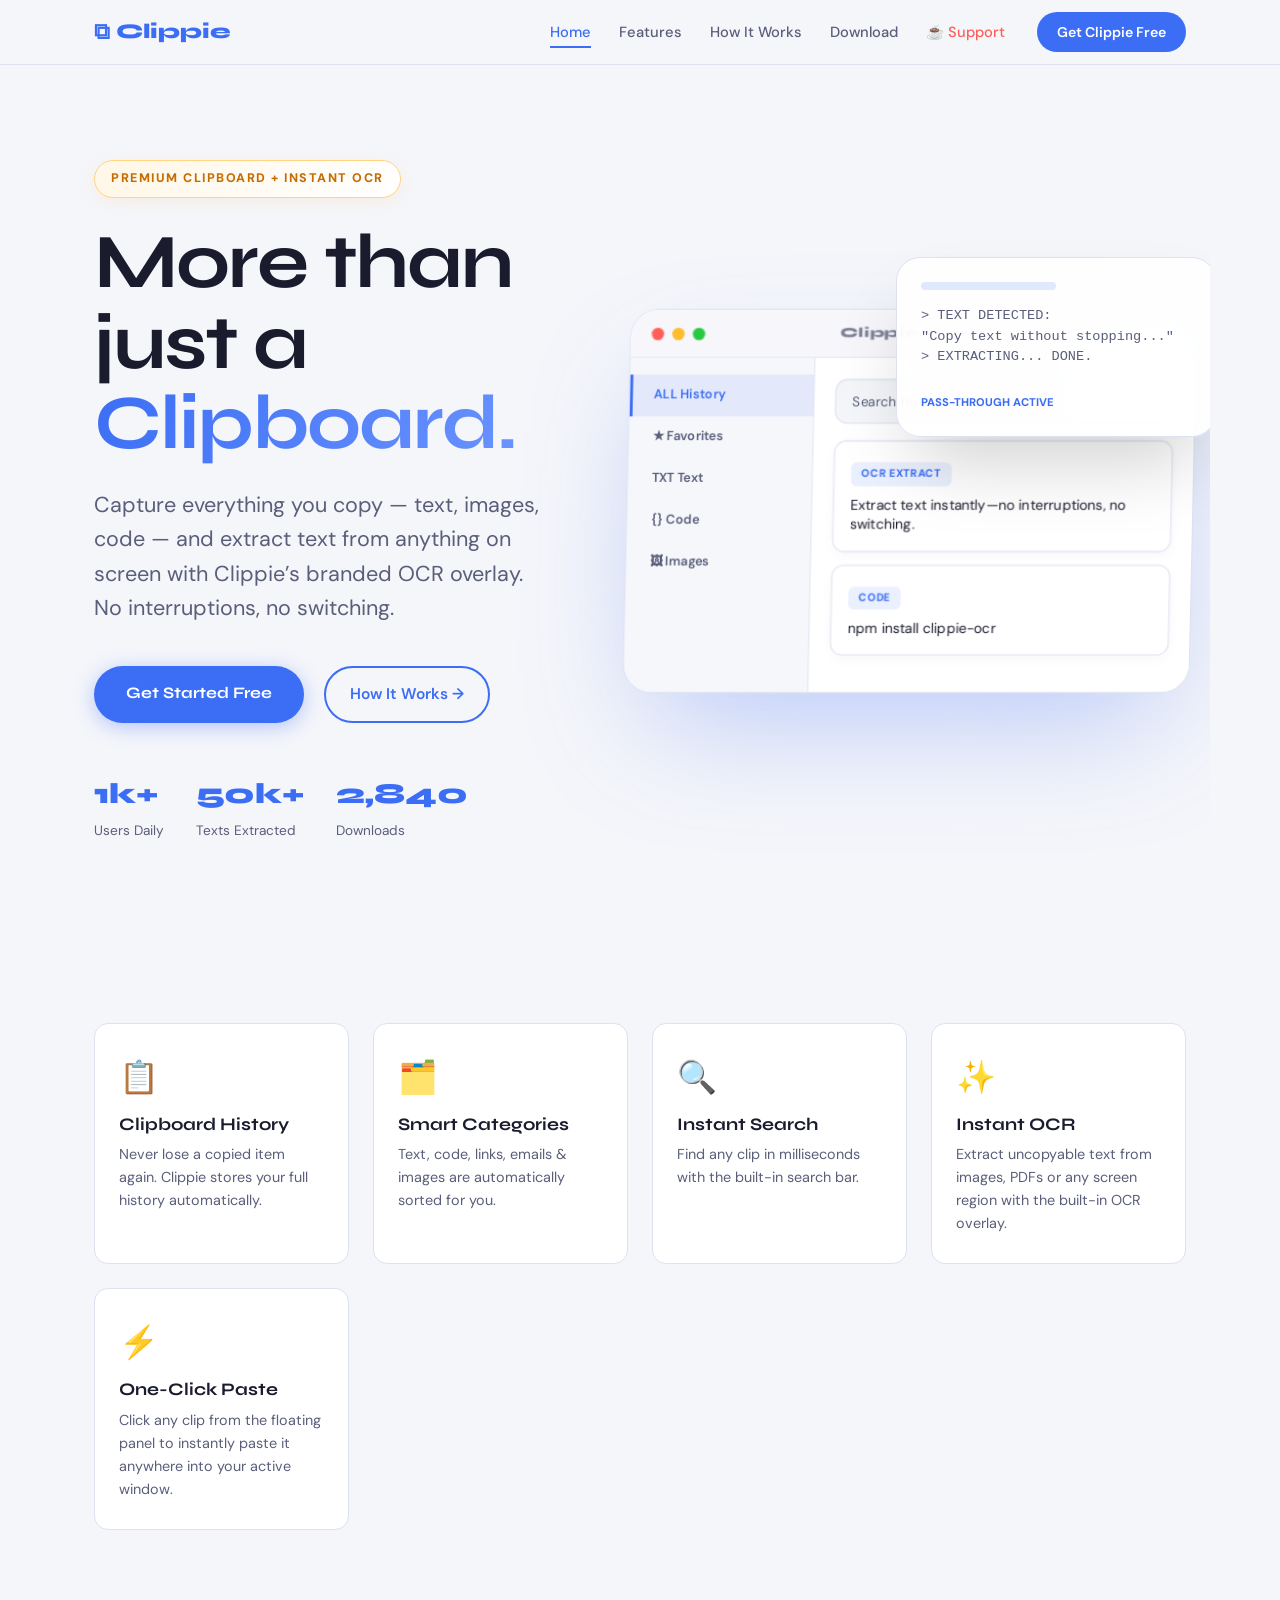
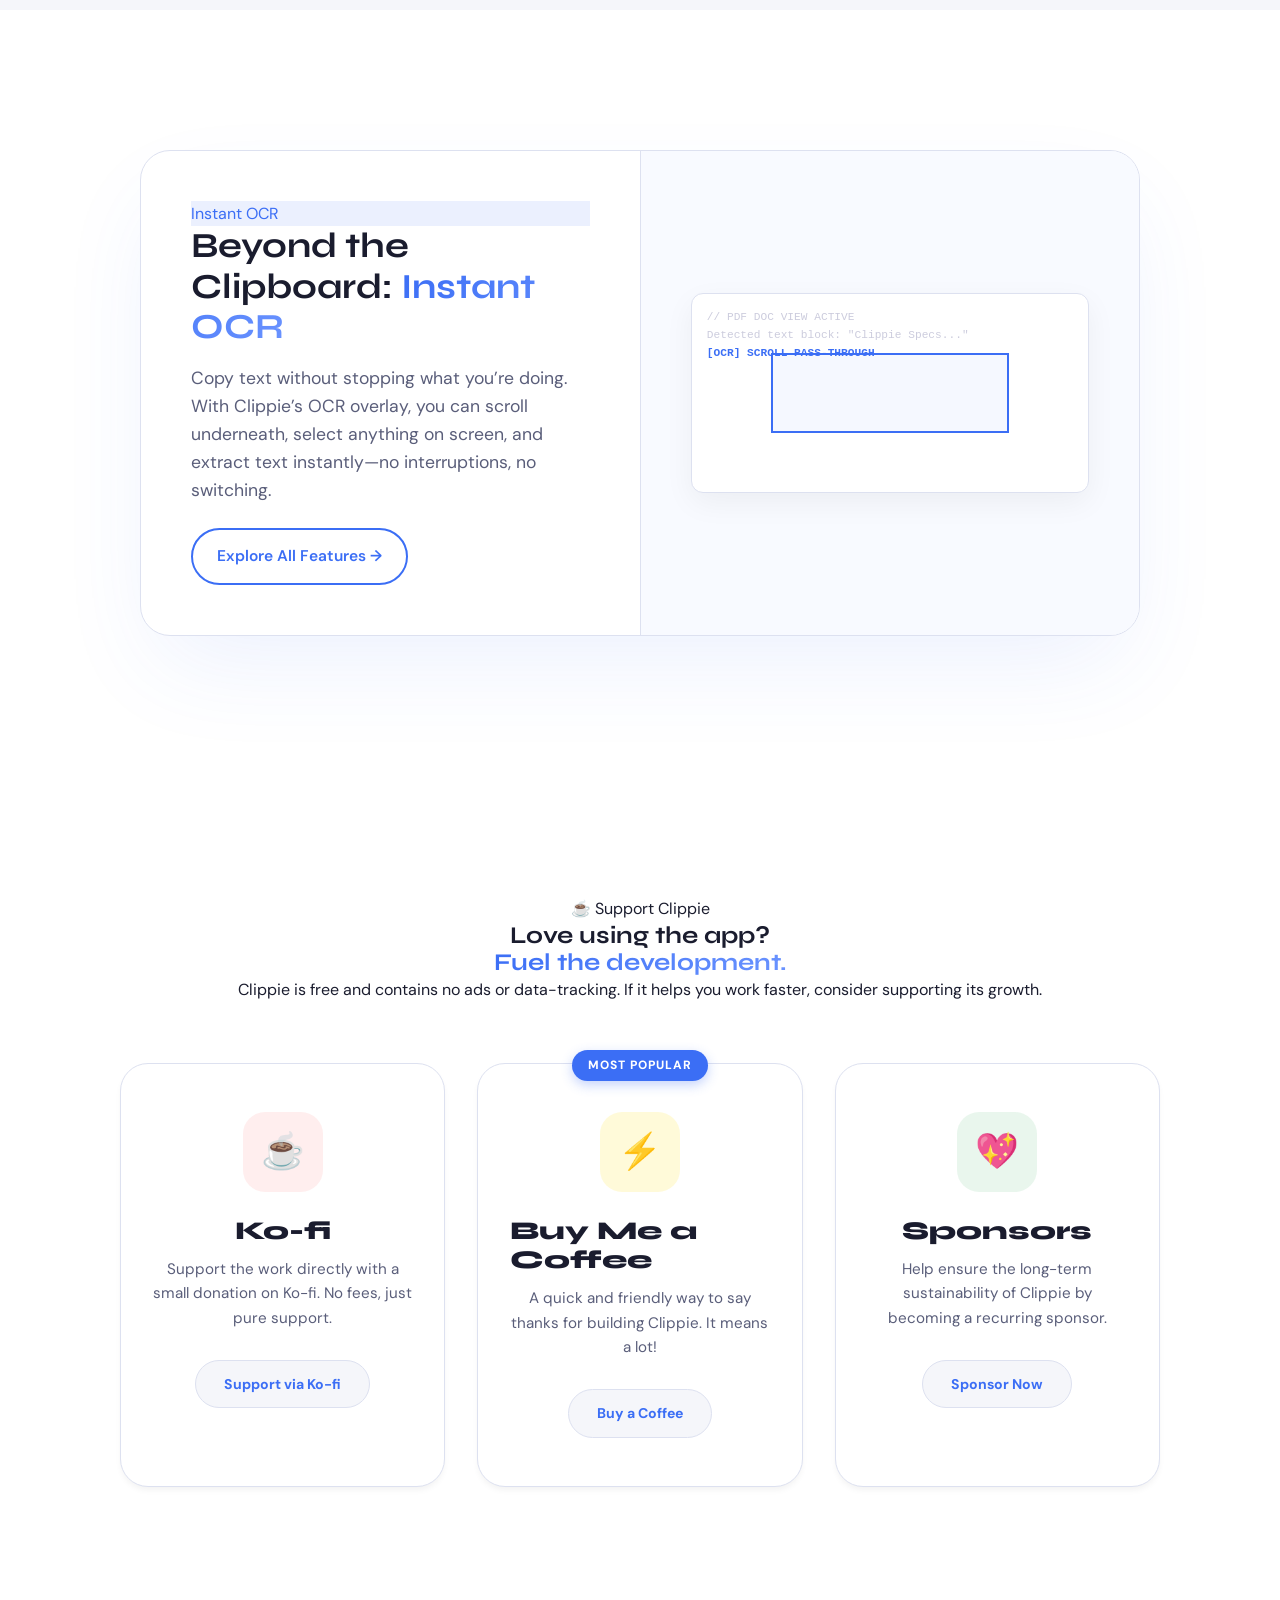
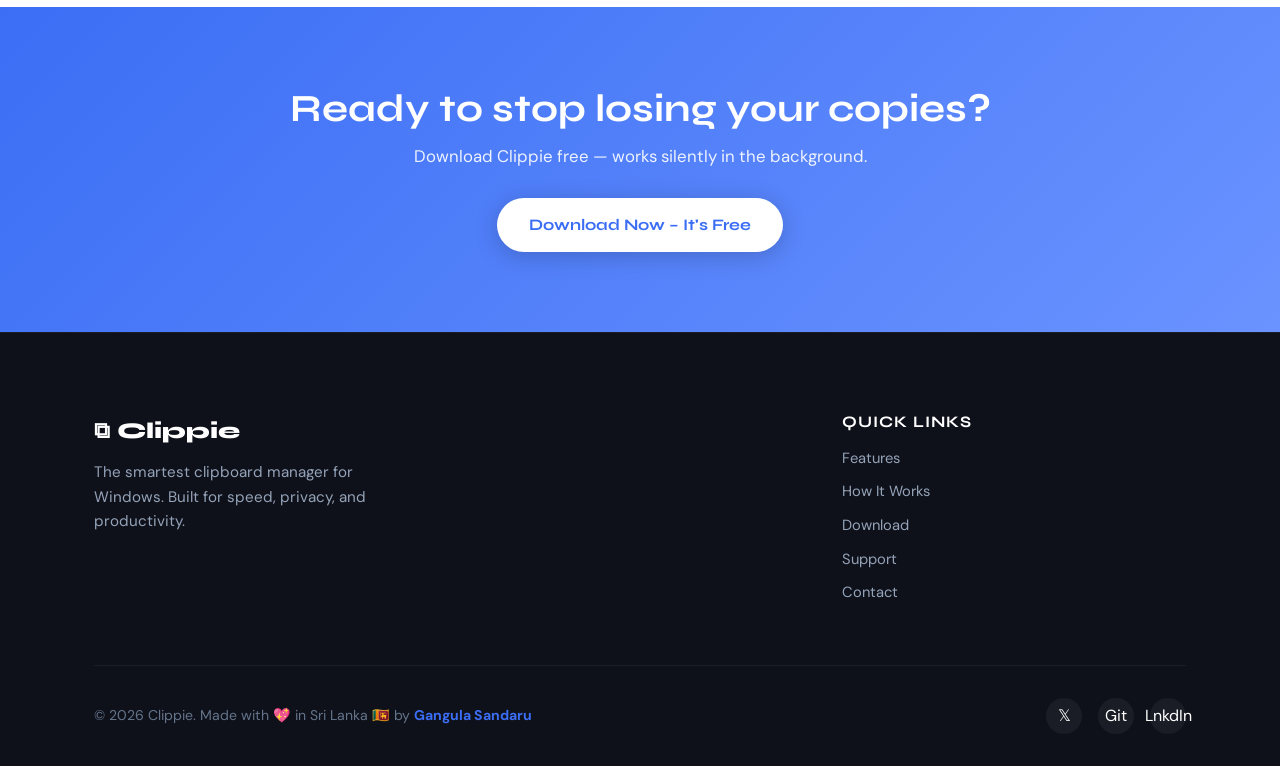
==== commit e2dbd65b: "update the index.html" ====
--- a/index.html
+++ b/index.html
@@ -8,7 +8,7 @@
   <meta name="description"
     content="Clippie – The smartest clipboard manager for Windows. Capture, organize, and search your clipboard history instantly. Free, fast, and local." />
   <meta name="keywords"
-    content="clipboard manager, windows clipboard, productivity tool, copy paste history, clippie, OCR" />
+    content="clipboard manager, windows clipboard, productivity tool, copy paste history, clippie, OCR, Optical Character Recognition" />
   <meta name="author" content="Clippie Team" />
 
   <!-- Open Graph / Facebook -->
@@ -95,7 +95,8 @@
         <p class="hero-sub">Capture everything you copy — text, images, code — and extract text from anything on screen
           with Clippie’s branded OCR overlay. No interruptions, no switching.</p>
         <div class="hero-cta">
-          <a href="https://github.com/Gangula-Sandaru/clippie/releases/latest" class="btn-primary latest-dl-link">Get Started Free</a>
+          <a href="https://github.com/Gangula-Sandaru/clippie/releases/latest" class="btn-primary latest-dl-link">Get
+            Started Free</a>
           <a href="how-it-works.html" class="btn-ghost" aria-label="Learn how Clippie works">How It Works →</a>
         </div>
         <div class="hero-stats">
@@ -172,17 +173,19 @@
           <h3>One-Click Paste</h3>
           <p>Click any clip from the floating panel to instantly paste it anywhere into your active window.</p>
         </article>
-      </div>
-    </div>
-  </section>
-
-  <section class="ocr-section-simple" style="padding: 60px 0; background: #fff;">
+
+      </div>
+    </div>
+  </section>
+
+  <section class="ocr-section-simple" style="padding: 80px 0; background: #fff;">
     <div class="container">
       <div class="ocr-simple-card fade-up">
         <div class="ocr-simple-content">
           <div class="branding-tag" style="background: rgba(59,110,245,0.1); color: var(--blue);">Instant OCR</div>
           <h3>Beyond the Clipboard: <span class="gradient-text">Instant OCR</span></h3>
-          <p>Copy text without stopping what you’re doing. With Clippie’s OCR overlay, you can scroll underneath, select anything on screen, and extract text instantly—no interruptions, no switching.</p>
+          <p>Copy text without stopping what you’re doing. With Clippie’s OCR overlay, you can scroll underneath, select
+            anything on screen, and extract text instantly—no interruptions, no switching.</p>
           <a href="features.html" class="btn-ghost">Explore All Features →</a>
         </div>
         <div class="ocr-simple-visual">
@@ -222,7 +225,8 @@
           <span class="donation-btn">Buy a Coffee</span>
         </a>
 
-        <a href="https://github.com/sponsors/Gangula-Sandaru" target="_blank" rel="noopener" class="donation-card github">
+        <a href="https://github.com/sponsors/Gangula-Sandaru" target="_blank" rel="noopener"
+          class="donation-card github">
           <div class="donation-icon-wrapper">💖</div>
           <h3>Sponsors</h3>
           <p>Help ensure the long-term sustainability of Clippie by becoming a recurring sponsor.</p>
@@ -232,43 +236,12 @@
     </div>
   </section>
 
-  <section class="faq-section" style="padding: 80px 0; background: #f8faff;">
-    <div class="container fade-up">
-      <div class="support-header" style="margin-bottom: 40px; text-align: left;">
-        <div class="branding-tag">FAQ</div>
-        <h2>Common Questions about <span class="gradient-text">Clippie</span></h2>
-      </div>
-      <div class="faq-container" style="max-width: 800px;">
-        <details style="margin-bottom: 20px; padding: 20px; background: #fff; border-radius: 12px; box-shadow: 0 4px 15px rgba(0,0,0,0.05); cursor: pointer;">
-          <summary style="font-weight: 700; font-size: 1.1rem; list-style: none; display: flex; justify-content: space-between; align-items: center;">
-            Is Clippie really free?
-            <span style="font-size: 0.8rem; color: var(--blue);">▼</span>
-          </summary>
-          <p style="margin-top: 10px; color: var(--text-dim); line-height: 1.6;">Yes! Clippie is free to download and use. We believe productivity tools should be accessible to everyone. You can support development via voluntary donations.</p>
-        </details>
-        <details style="margin-bottom: 20px; padding: 20px; background: #fff; border-radius: 12px; box-shadow: 0 4px 15px rgba(0,0,0,0.05); cursor: pointer;">
-          <summary style="font-weight: 700; font-size: 1.1rem; list-style: none; display: flex; justify-content: space-between; align-items: center;">
-            How does the OCR feature work?
-            <span style="font-size: 0.8rem; color: var(--blue);">▼</span>
-          </summary>
-          <p style="margin-top: 10px; color: var(--text-dim); line-height: 1.6;">Simply trigger the OCR mode, select any area on your screen, and Clippie will instantly extract the text and put it into your clipboard. It works completely offline for total privacy.</p>
-        </details>
-        <details style="margin-bottom: 20px; padding: 20px; background: #fff; border-radius: 12px; box-shadow: 0 4px 15px rgba(0,0,0,0.05); cursor: pointer;">
-          <summary style="font-weight: 700; font-size: 1.1rem; list-style: none; display: flex; justify-content: space-between; align-items: center;">
-            Is my data private?
-            <span style="font-size: 0.8rem; color: var(--blue);">▼</span>
-          </summary>
-          <p style="margin-top: 10px; color: var(--text-dim); line-height: 1.6;">Absolutely. Clippie stores all clipboard data locally on your machine. We do not upload your history to any servers or clouds.</p>
-        </details>
-      </div>
-    </div>
-  </section>
-
   <section class="cta-band">
     <div class="container">
       <h2>Ready to stop losing your copies?</h2>
       <p>Download Clippie free — works silently in the background.</p>
-      <a href="https://github.com/Gangula-Sandaru/clippie/releases/latest" class="btn-primary latest-dl-link">Download Now – It's Free</a>
+      <a href="https://github.com/Gangula-Sandaru/clippie/releases/latest" class="btn-primary latest-dl-link">Download
+        Now – It's Free</a>
     </div>
   </section>
 
@@ -296,9 +269,12 @@
         <p class="footer-copy">© 2026 Clippie. Made with 💖 in Sri Lanka 🇱🇰 by <a href="creator.html"
             style="color: var(--blue); font-weight: 700;">Gangula Sandaru</a></p>
         <div class="social-links">
-          <a href="https://twitter.com/GangulaSandaru" target="_blank" rel="noopener" class="social-link" aria-label="Twitter">𝕏</a>
-          <a href="https://github.com/Gangula-Sandaru" target="_blank" rel="noopener" class="social-link" aria-label="GitHub">Git</a>
-          <a href="https://linkedin.com/in/gangula-sandaru" target="_blank" rel="noopener" class="social-link" aria-label="LinkedIn">LnkdIn</a>
+          <a href="https://twitter.com/GangulaSandaru" target="_blank" rel="noopener" class="social-link"
+            aria-label="Twitter">𝕏</a>
+          <a href="https://github.com/Gangula-Sandaru" target="_blank" rel="noopener" class="social-link"
+            aria-label="GitHub">Git</a>
+          <a href="https://linkedin.com/in/gangula-sandaru" target="_blank" rel="noopener" class="social-link"
+            aria-label="LinkedIn">LnkdIn</a>
         </div>
       </div>
     </div>
